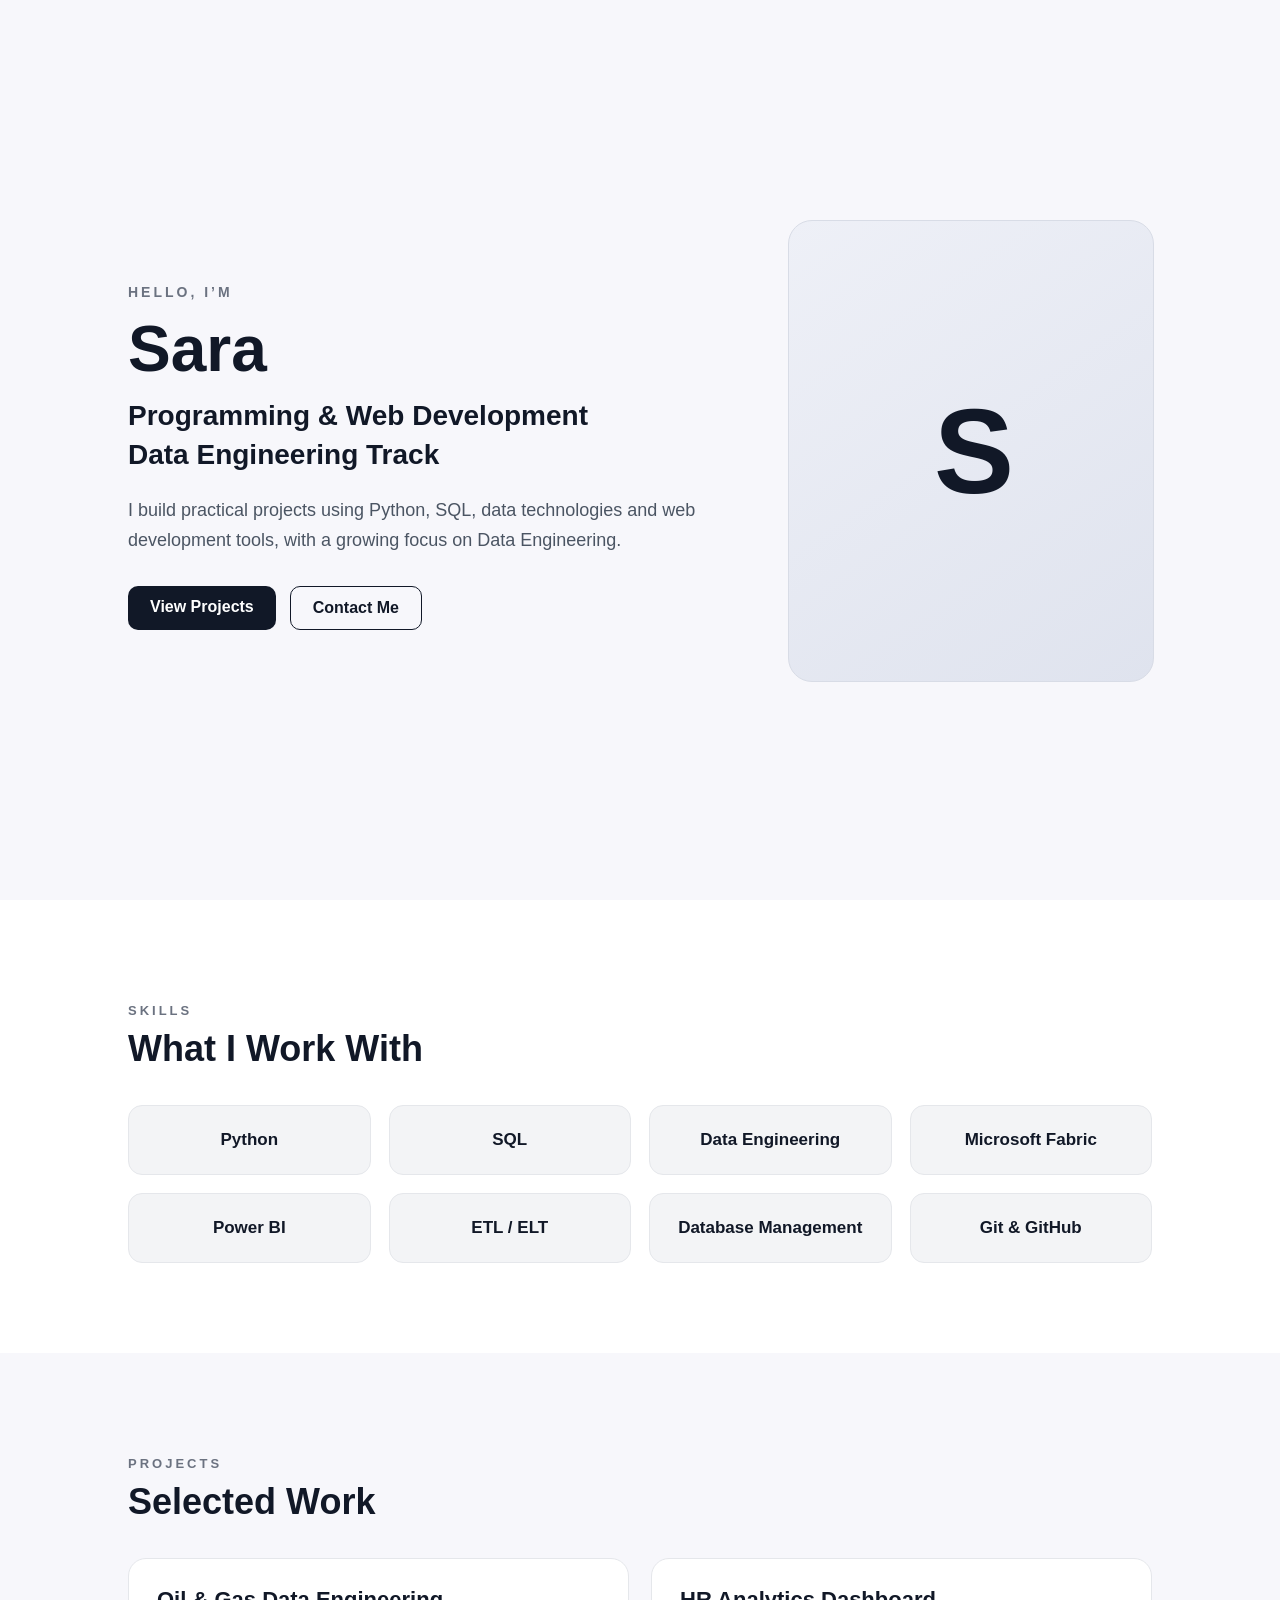
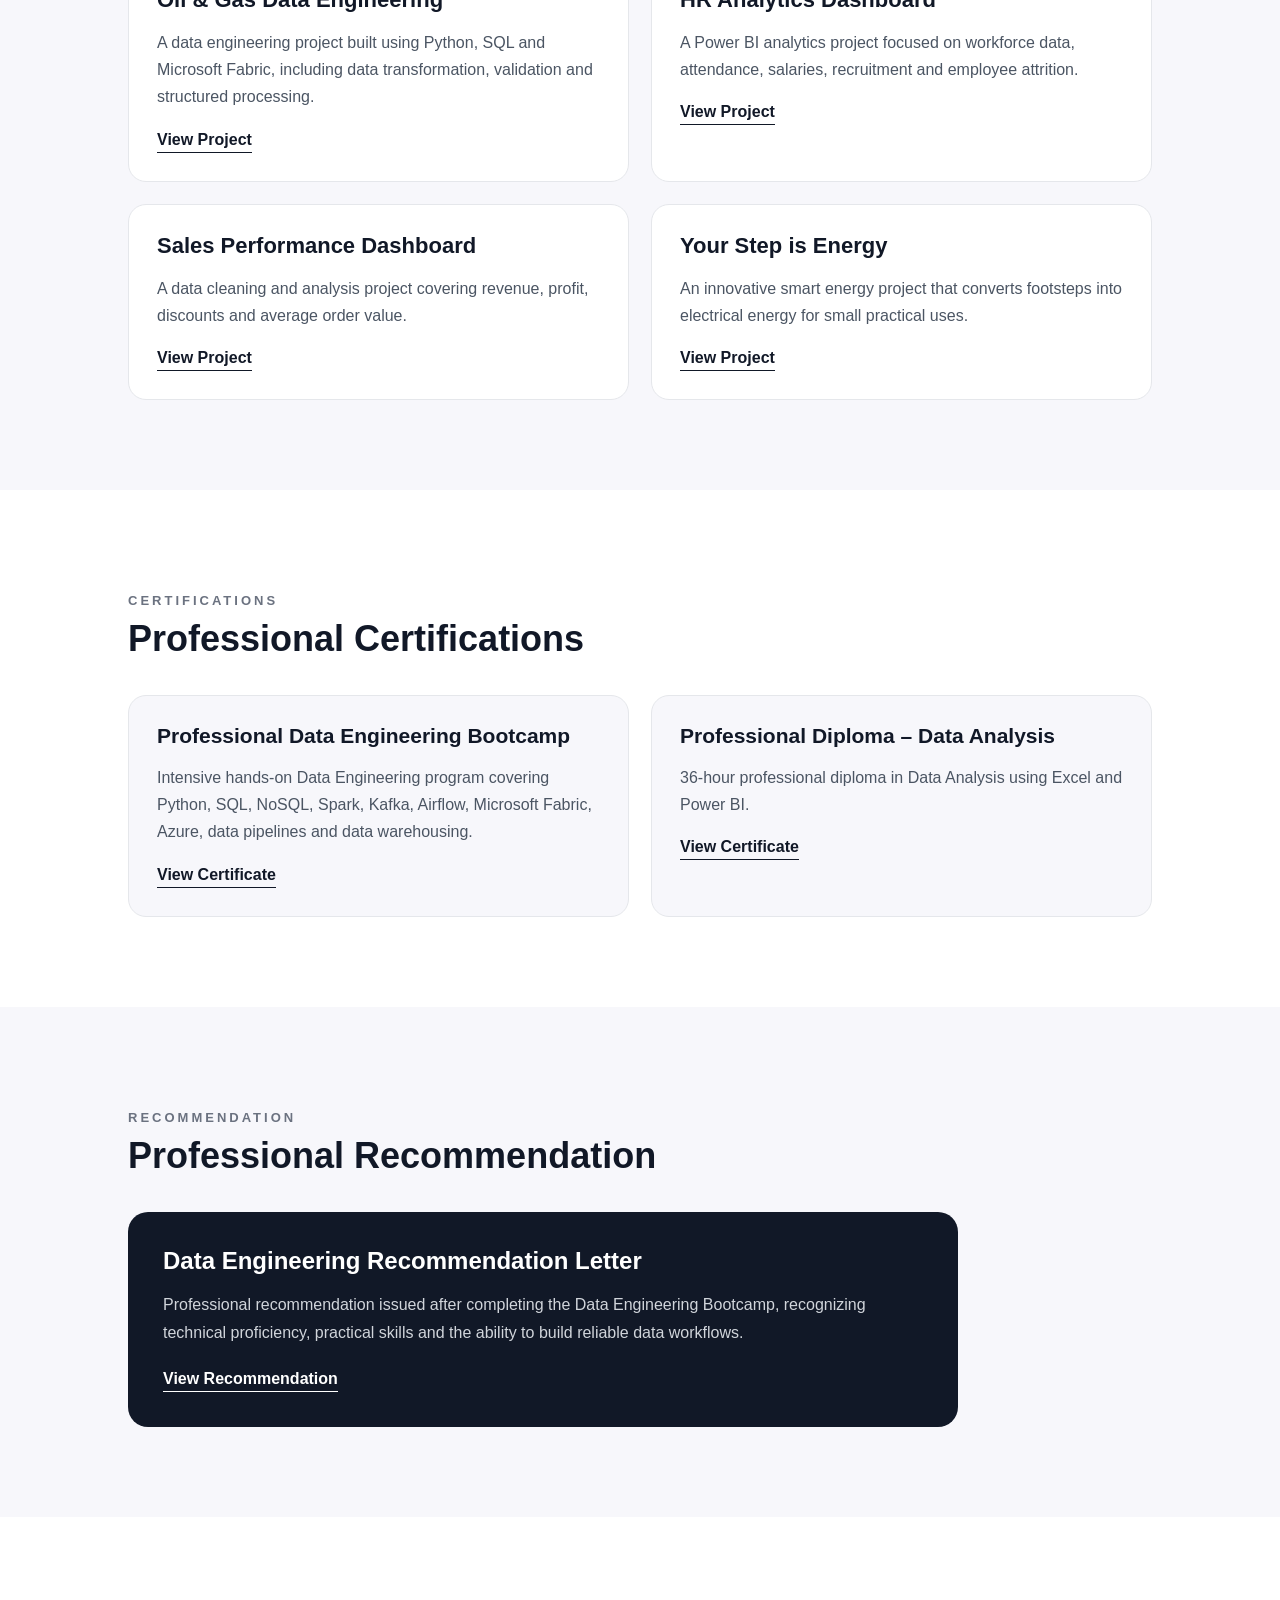
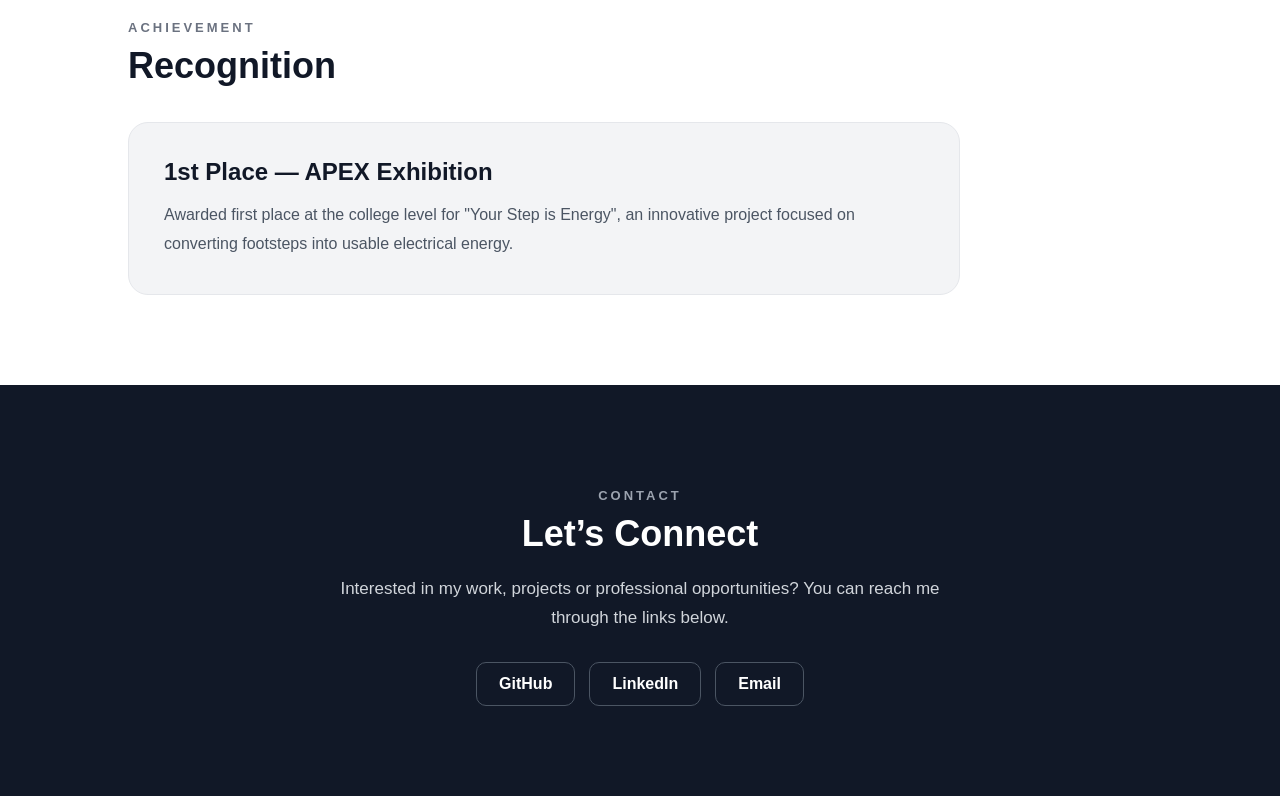
==== index.html @ 14d82b33 "Add files via upload" ====
<!DOCTYPE html>
<html lang="en">

<head>
    <meta charset="UTF-8">
    <meta name="viewport" content="width=device-width, initial-scale=1.0">

    <title>Sara | Portfolio</title>

    <link rel="stylesheet" href="style.css">
</head>

<body>

    <!-- Hero Section -->
    <section class="hero">

        <div class="hero-text">

            <p class="intro">HELLO, I’M</p>

            <h1>Sara</h1>

            <h2>
                Programming & Web Development
                <br>
                Data Engineering Track
            </h2>

            <p class="description">
                I build practical projects using Python, SQL, data technologies
                and web development tools, with a growing focus on Data Engineering.
            </p>

            <div class="hero-buttons">

                <a href="#projects" class="btn primary">
                    View Projects
                </a>

                <a href="#contact" class="btn secondary">
                    Contact Me
                </a>

            </div>

        </div>

       <div class="hero-image">
    <div class="initial-card">
        <span>S</span>
    </div>
</div>

    </section>


    <!-- Skills Section -->
    <section class="skills" id="skills">

        <p class="section-label">SKILLS</p>

        <h2>What I Work With</h2>

        <div class="skills-grid">

            <div class="skill-card">Python</div>
            <div class="skill-card">SQL</div>
            <div class="skill-card">Data Engineering</div>
            <div class="skill-card">Microsoft Fabric</div>
            <div class="skill-card">Power BI</div>
            <div class="skill-card">ETL / ELT</div>
            <div class="skill-card">Database Management</div>
            <div class="skill-card">Git & GitHub</div>

        </div>

    </section>


    <!-- Projects Section -->
    <section class="projects" id="projects">

        <p class="section-label">PROJECTS</p>

        <h2>Selected Work</h2>

        <div class="projects-grid">

            <div class="project-card">
                <h3>Oil & Gas Data Engineering</h3>

                <p>
                    A data engineering project built using Python, SQL
                    and Microsoft Fabric, including data transformation,
                    validation and structured processing.
                </p>

                <a href="https://github.com/sara878-ah/Oil-Gas-Data-Engineering-Project"
                   class="project-link"
                   target="_blank">
                    View Project
                </a>
            </div>


            <div class="project-card">
                <h3>HR Analytics Dashboard</h3>

                <p>
                    A Power BI analytics project focused on workforce data,
                    attendance, salaries, recruitment and employee attrition.
                </p>

                <a href="https://github.com/sara878-ah/HR-Analytics-"
                   class="project-link"
                   target="_blank">
                    View Project
                </a>
            </div>


            <div class="project-card">
                <h3>Sales Performance Dashboard</h3>

                <p>
                    A data cleaning and analysis project covering revenue,
                    profit, discounts and average order value.
                </p>

                <a href="https://github.com/sara878-ah/Sales-Performance-Dashboard"
                   class="project-link"
                   target="_blank">
                    View Project
                </a>
            </div>


           <div class="project-card">
    <h3>Your Step is Energy</h3>

    <p>
        An innovative smart energy project that converts
        footsteps into electrical energy for small practical uses.
    </p>

    <a href="https://github.com/sara878-ah/Your-Step-is-Energy"
       class="project-link"
       target="_blank">
        View Project
    </a>
</div>



    </section>


    <!-- Certifications Section -->
    <section class="certifications" id="certifications">

        <p class="section-label">CERTIFICATIONS</p>

        <h2>Professional Certifications</h2>

        <div class="certifications-grid">

            <div class="certificate-card">
                <h3>Professional Data Engineering Bootcamp</h3>

                <p>
                    Intensive hands-on Data Engineering program covering
                    Python, SQL, NoSQL, Spark, Kafka, Airflow, Microsoft Fabric,
                    Azure, data pipelines and data warehousing.
                </p>

                <a href="certificates/Data%20Engineering%20Certificatio.pdf"
                   class="certificate-link"
                   target="_blank">
                    View Certificate
                </a>
            </div>


            <div class="certificate-card">
                <h3>Professional Diploma – Data Analysis</h3>

                <p>
                    36-hour professional diploma in Data Analysis
                    using Excel and Power BI.
                </p>

                <a href="certificates/Data%20Analysis%20Certificate.pdf"
                   class="certificate-link"
                   target="_blank">
                    View Certificate
                </a>
            </div>

        </div>

    </section>


    <!-- Recommendation Section -->
    <section class="recommendation">

        <p class="section-label">RECOMMENDATION</p>

        <h2>Professional Recommendation</h2>

        <div class="recommendation-card">

            <h3>Data Engineering Recommendation Letter</h3>

            <p>
                Professional recommendation issued after completing
                the Data Engineering Bootcamp, recognizing technical
                proficiency, practical skills and the ability to build
                reliable data workflows.
            </p>

            <a href="certificates/Recommendation.pdf"
               class="certificate-link"
               target="_blank">
                View Recommendation
            </a>

        </div>

    </section>


    <!-- Achievement Section -->
    <section class="achievement">

        <p class="section-label">ACHIEVEMENT</p>

        <h2>Recognition</h2>

        <div class="achievement-card">

            <h3>1st Place — APEX Exhibition</h3>

            <p>
                Awarded first place at the college level for
                "Your Step is Energy", an innovative project focused on
                converting footsteps into usable electrical energy.
            </p>

        </div>

    </section>


    <!-- Contact Section -->
    <section class="contact" id="contact">

        <p class="section-label">CONTACT</p>

        <h2>Let’s Connect</h2>

        <p class="contact-text">
            Interested in my work, projects or professional opportunities?
            You can reach me through the links below.
        </p>

        <div class="contact-links">

            <a href="https://github.com/sara878-ah"
               class="contact-btn"
               target="_blank">
                GitHub
            </a>

            <a href="https://www.linkedin.com/in/ساره-احمد-البخيتان-9b12aa216?utm_source=share_via&utm_content=profile&utm_medium=member_ios"
               class="contact-btn"
               target="_blank">
                LinkedIn
            </a>

            <a href="mailto:Sarh.10@icloud.com"
               class="contact-btn">
                Email
            </a>

        </div>

    </section>

</body>

</html>
---- style.css ----
body {
    margin: 0;
    font-family: Arial, sans-serif;
    background-color: #f7f7fb;
    color: #111827;
}

/* Hero Section */
.hero {
    min-height: 100vh;
    display: flex;
    align-items: center;
    justify-content: space-between;
    padding: 0 10%;
    gap: 60px;
}

.hero-text {
    max-width: 600px;
}

.intro {
    font-size: 14px;
    letter-spacing: 3px;
    font-weight: bold;
    color: #6b7280;
    margin-bottom: 12px;
}

.hero h1 {
    font-size: 64px;
    margin: 0 0 10px;
}

.hero h2 {
    font-size: 28px;
    line-height: 1.4;
    margin: 0 0 20px;
    font-weight: 600;
}

.description {
    font-size: 18px;
    line-height: 1.7;
    color: #4b5563;
    margin-bottom: 30px;
}

.hero-buttons {
    display: flex;
    gap: 14px;
}

.btn {
    text-decoration: none;
    padding: 12px 22px;
    border-radius: 10px;
    font-weight: bold;
}

.primary {
    background-color: #111827;
    color: white;
}

.secondary {
    border: 1px solid #111827;
    color: #111827;
}

.hero-image {
    width: 380px;
    height: 460px;
}

.initial-card {
    width: 100%;
    height: 100%;
    border-radius: 24px;
    background: linear-gradient(145deg, #eef0f7, #dfe3ee);
    display: flex;
    align-items: center;
    justify-content: center;
    border: 1px solid #d8dce6;
}

.initial-card span {
    font-size: 120px;
    font-weight: 700;
    color: #111827;
    letter-spacing: -6px;
}

/* Shared Section Titles */
.section-label {
    font-size: 13px;
    letter-spacing: 3px;
    font-weight: bold;
    color: #6b7280;
    margin-bottom: 10px;
}

/* Skills Section */
.skills {
    padding: 90px 10%;
    background-color: #ffffff;
}

.skills h2 {
    font-size: 36px;
    margin: 0 0 35px;
}

.skills-grid {
    display: grid;
    grid-template-columns: repeat(4, 1fr);
    gap: 18px;
}

.skill-card {
    background-color: #f3f4f6;
    padding: 24px;
    border-radius: 14px;
    font-size: 17px;
    font-weight: 600;
    text-align: center;
    border: 1px solid #e5e7eb;
}

/* Projects Section */
.projects {
    padding: 90px 10%;
}

.projects h2 {
    font-size: 36px;
    margin: 0 0 35px;
}

.projects-grid {
    display: grid;
    grid-template-columns: repeat(2, 1fr);
    gap: 22px;
}

.project-card {
    background-color: #ffffff;
    padding: 28px;
    border-radius: 18px;
    border: 1px solid #e5e7eb;
}

.project-card h3 {
    font-size: 22px;
    margin: 0 0 14px;
}

.project-card p {
    font-size: 16px;
    line-height: 1.7;
    color: #4b5563;
    margin-bottom: 20px;
}

.project-link {
    display: inline-block;
    text-decoration: none;
    color: #111827;
    font-weight: bold;
    border-bottom: 1px solid #111827;
    padding-bottom: 3px;
}

/* Certifications Section */
.certifications {
    padding: 90px 10%;
    background-color: #ffffff;
}

.certifications h2 {
    font-size: 36px;
    margin: 0 0 35px;
}

.certifications-grid {
    display: grid;
    grid-template-columns: repeat(2, 1fr);
    gap: 22px;
}

.certificate-card {
    background-color: #f7f7fb;
    padding: 28px;
    border-radius: 18px;
    border: 1px solid #e5e7eb;
}

.certificate-card h3 {
    font-size: 21px;
    margin: 0 0 14px;
}

.certificate-card p {
    font-size: 16px;
    line-height: 1.7;
    color: #4b5563;
    margin-bottom: 20px;
}

.certificate-link {
    display: inline-block;
    text-decoration: none;
    color: #111827;
    font-weight: bold;
    border-bottom: 1px solid #111827;
    padding-bottom: 3px;
}

/* Recommendation Section */
.recommendation {
    padding: 90px 10%;
}

.recommendation h2 {
    font-size: 36px;
    margin: 0 0 35px;
}

.recommendation-card {
    background-color: #111827;
    color: white;
    padding: 35px;
    border-radius: 20px;
    max-width: 760px;
}

.recommendation-card h3 {
    font-size: 24px;
    margin: 0 0 15px;
}

.recommendation-card p {
    font-size: 16px;
    line-height: 1.8;
    color: #d1d5db;
    margin-bottom: 22px;
}

.recommendation-card .certificate-link {
    color: white;
    border-bottom: 1px solid white;
}

/* Achievement Section */
.achievement {
    padding: 90px 10%;
    background-color: #ffffff;
}

.achievement h2 {
    font-size: 36px;
    margin: 0 0 35px;
}

.achievement-card {
    max-width: 760px;
    padding: 35px;
    border-radius: 20px;
    background-color: #f3f4f6;
    border: 1px solid #e5e7eb;
}

.achievement-card h3 {
    font-size: 24px;
    margin: 0 0 15px;
}

.achievement-card p {
    font-size: 16px;
    line-height: 1.8;
    color: #4b5563;
    margin: 0;
}

/* Contact Section */
.contact {
    padding: 90px 10%;
    text-align: center;
    background-color: #111827;
    color: white;
}

.contact .section-label {
    color: #9ca3af;
}

.contact h2 {
    font-size: 36px;
    margin: 0 0 20px;
}

.contact-text {
    max-width: 650px;
    margin: 0 auto 30px;
    color: #d1d5db;
    font-size: 17px;
    line-height: 1.7;
}

.contact-links {
    display: flex;
    justify-content: center;
    gap: 14px;
    flex-wrap: wrap;
}

.contact-btn {
    text-decoration: none;
    color: white;
    border: 1px solid #4b5563;
    padding: 12px 22px;
    border-radius: 10px;
    font-weight: bold;
}

/* Responsive Design */
@media (max-width: 900px) {
    .hero {
        flex-direction: column;
        padding: 70px 7%;
        text-align: center;
    }

    .hero-image {
        width: 100%;
        max-width: 380px;
        height: 420px;
    }

    .hero-buttons {
        justify-content: center;
    }

    .skills-grid,
    .projects-grid,
    .certifications-grid {
        grid-template-columns: 1fr;
    }

    .hero h1 {
        font-size: 50px;
    }

    .hero h2 {
        font-size: 24px;
    }
}
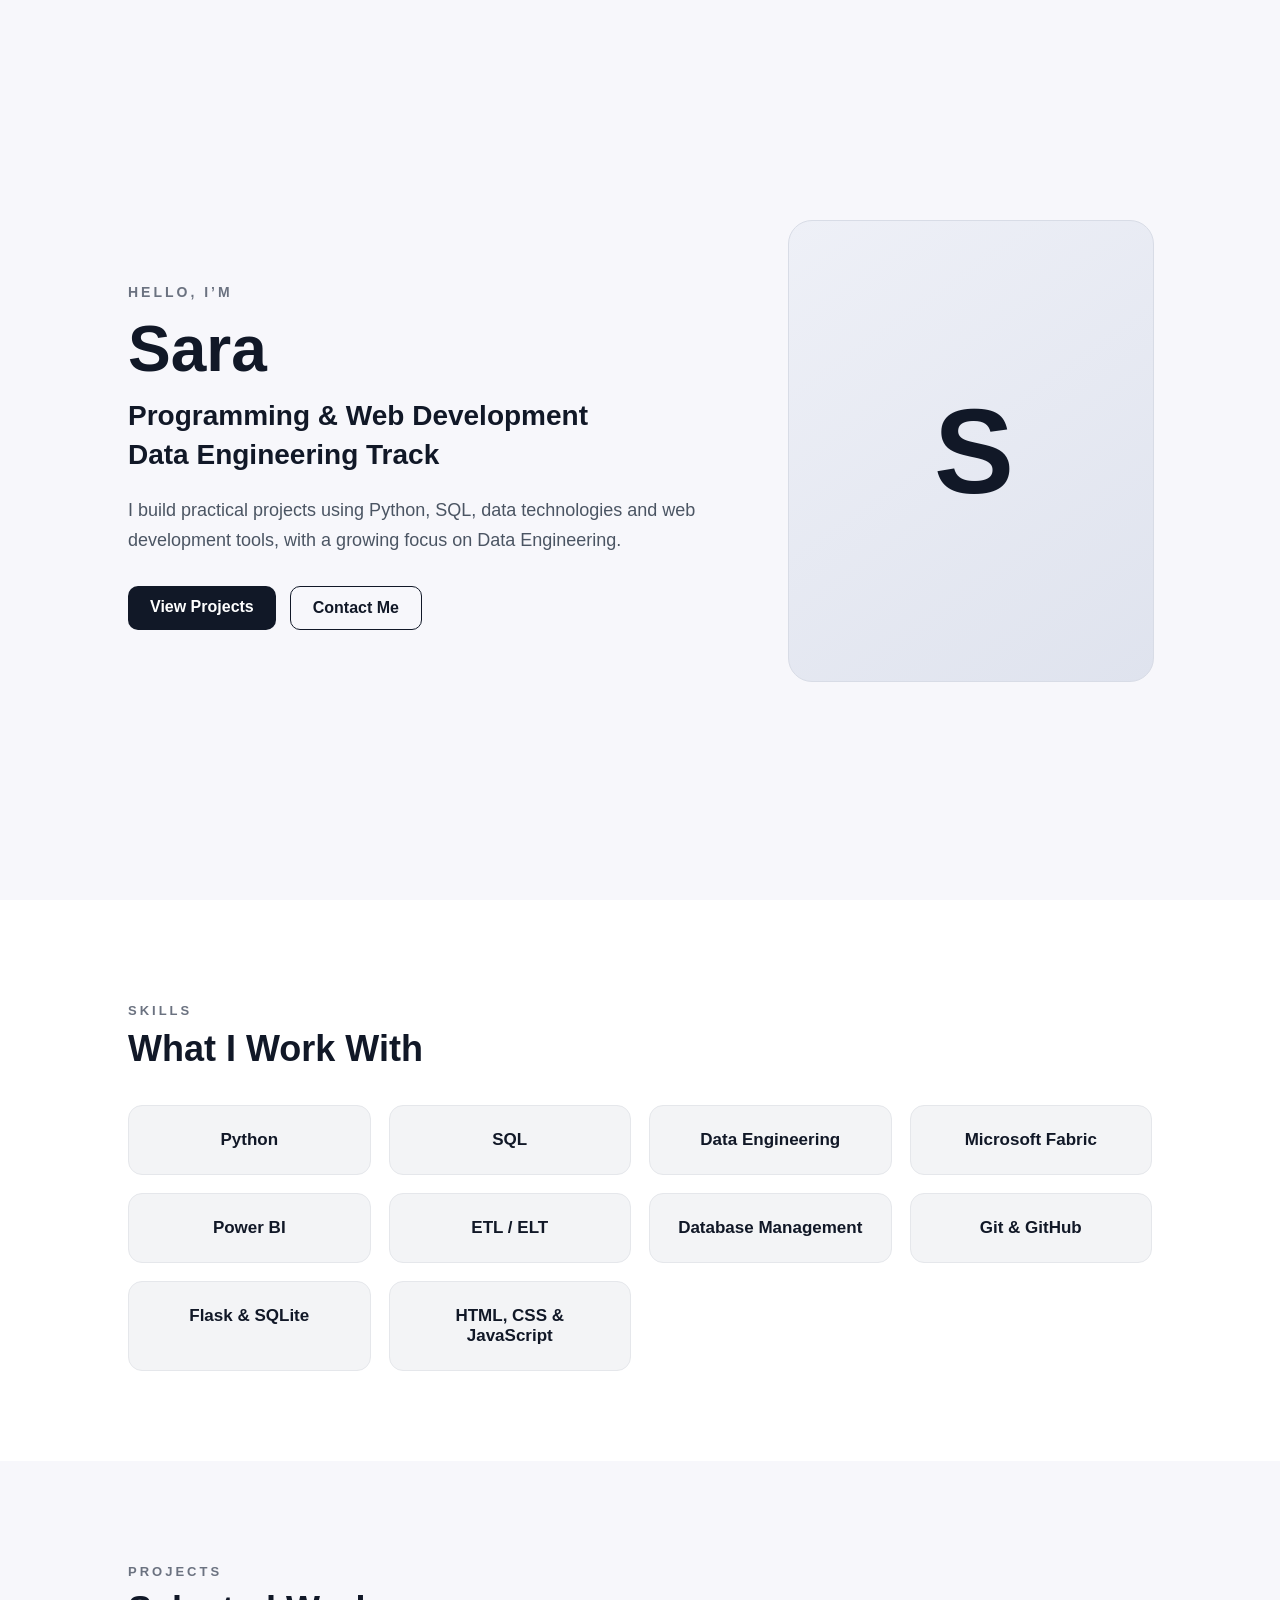
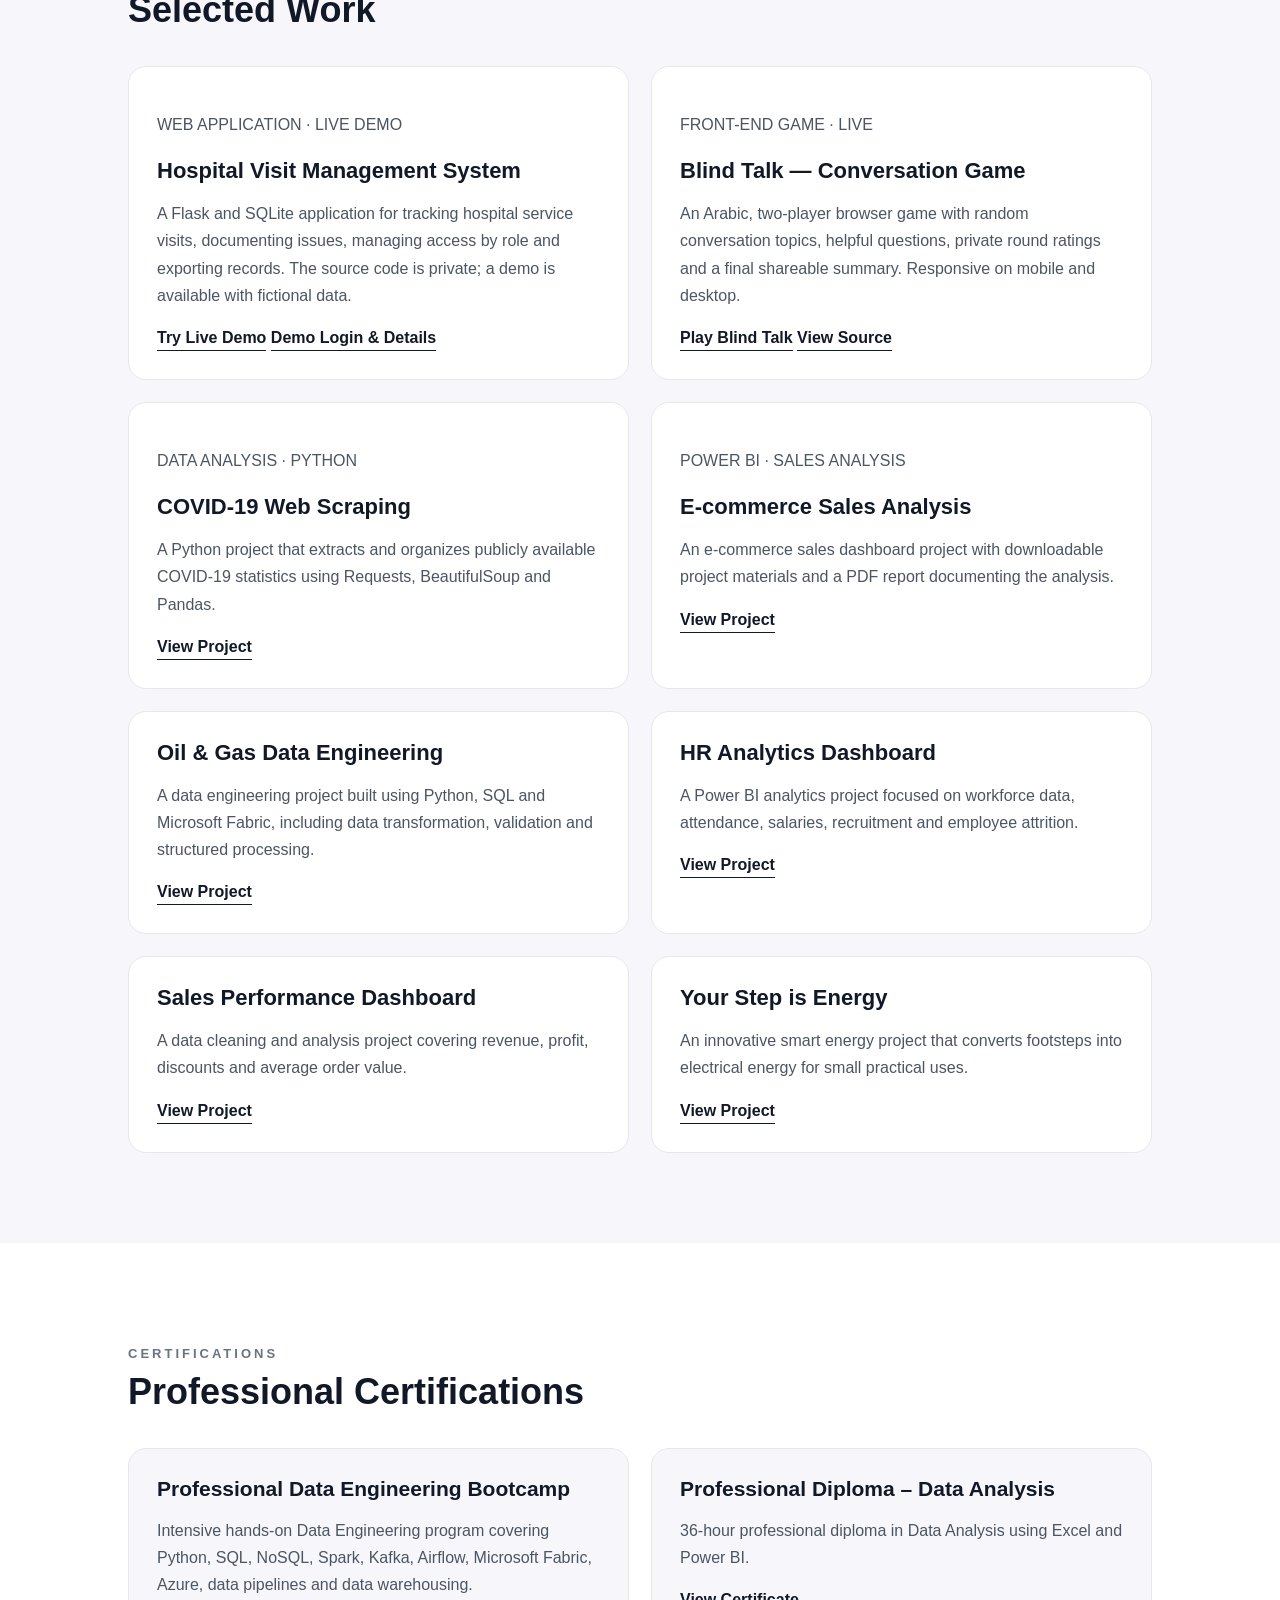
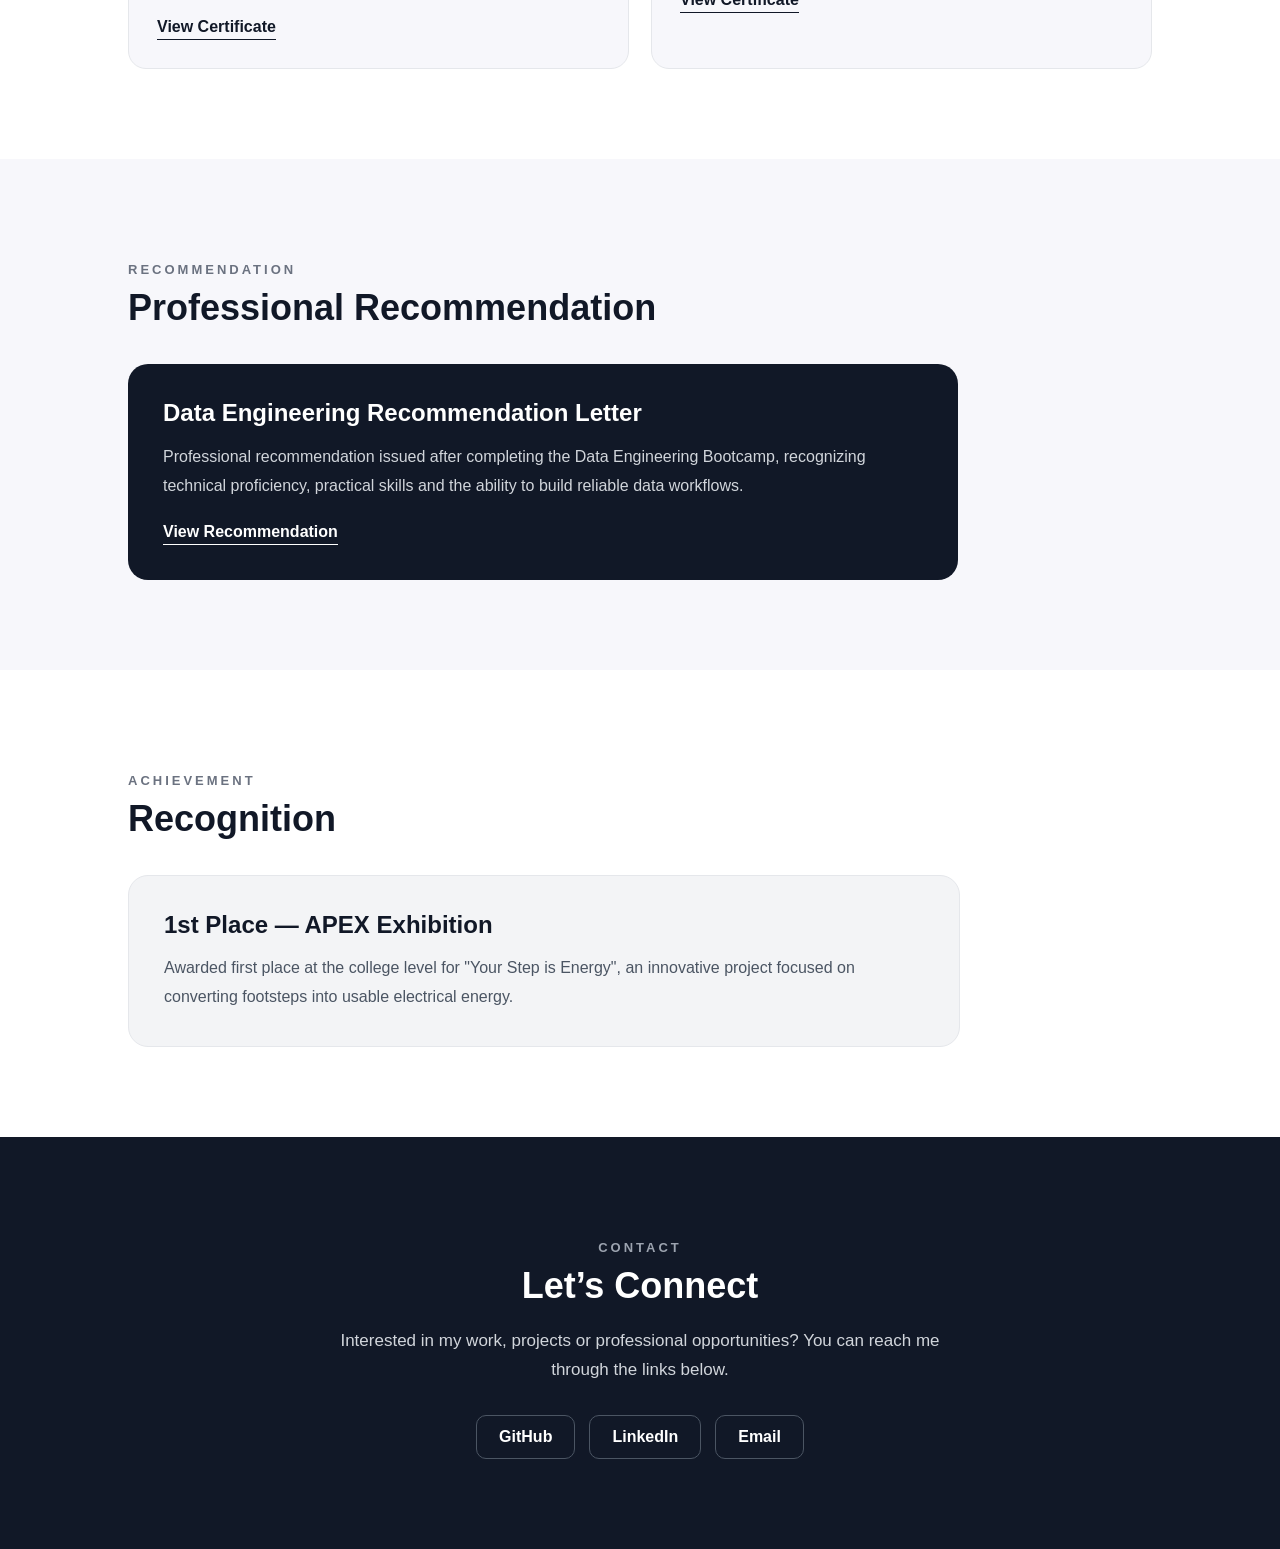
==== commit b95094d7: "Showcase new live web projects and additional analytics work on portfolio homepage" ====
--- a/index.html
+++ b/index.html
@@ -72,6 +72,8 @@
             <div class="skill-card">ETL / ELT</div>
             <div class="skill-card">Database Management</div>
             <div class="skill-card">Git & GitHub</div>
+            <div class="skill-card">Flask &amp; SQLite</div>
+            <div class="skill-card">HTML, CSS &amp; JavaScript</div>
 
         </div>
 
@@ -86,6 +88,58 @@
         <h2>Selected Work</h2>
 
         <div class="projects-grid">
+
+            <div class="project-card">
+                <p class="project-category">WEB APPLICATION · LIVE DEMO</p>
+                <h3>Hospital Visit Management System</h3>
+                <p>
+                    A Flask and SQLite application for tracking hospital service visits,
+                    documenting issues, managing access by role and exporting records.
+                    The source code is private; a demo is available with fictional data.
+                </p>
+                <div class="project-actions">
+                    <a href="https://hospitaldemo.pythonanywhere.com/login" class="project-link" target="_blank" rel="noopener noreferrer">Try Live Demo</a>
+                    <a href="projects/Hospital-Visit-Log/README.md" class="project-link" target="_blank" rel="noopener noreferrer">Demo Login &amp; Details</a>
+                </div>
+            </div>
+
+            <div class="project-card">
+                <p class="project-category">FRONT-END GAME · LIVE</p>
+                <h3>Blind Talk — Conversation Game</h3>
+                <p>
+                    An Arabic, two-player browser game with random conversation topics,
+                    helpful questions, private round ratings and a final shareable summary.
+                    Responsive on mobile and desktop.
+                </p>
+                <div class="project-actions">
+                    <a href="Blind-Talk/" class="project-link" target="_blank" rel="noopener noreferrer">Play Blind Talk</a>
+                    <a href="https://github.com/sara878-ah/Sara-Portfolio/tree/main/Blind-Talk" class="project-link" target="_blank" rel="noopener noreferrer">View Source</a>
+                </div>
+            </div>
+
+            <div class="project-card">
+                <p class="project-category">DATA ANALYSIS · PYTHON</p>
+                <h3>COVID-19 Web Scraping</h3>
+                <p>
+                    A Python project that extracts and organizes publicly available
+                    COVID-19 statistics using Requests, BeautifulSoup and Pandas.
+                </p>
+                <div class="project-actions">
+                    <a href="https://github.com/sara878-ah/COVID-19-Web-Scraping-" class="project-link" target="_blank" rel="noopener noreferrer">View Project</a>
+                </div>
+            </div>
+
+            <div class="project-card">
+                <p class="project-category">POWER BI · SALES ANALYSIS</p>
+                <h3>E-commerce Sales Analysis</h3>
+                <p>
+                    An e-commerce sales dashboard project with downloadable project
+                    materials and a PDF report documenting the analysis.
+                </p>
+                <div class="project-actions">
+                    <a href="https://github.com/sara878-ah/E-commerce-Sales-Analysis-Dashboard-Using-Power-BI" class="project-link" target="_blank" rel="noopener noreferrer">View Project</a>
+                </div>
+            </div>
 
             <div class="project-card">
                 <h3>Oil & Gas Data Engineering</h3>
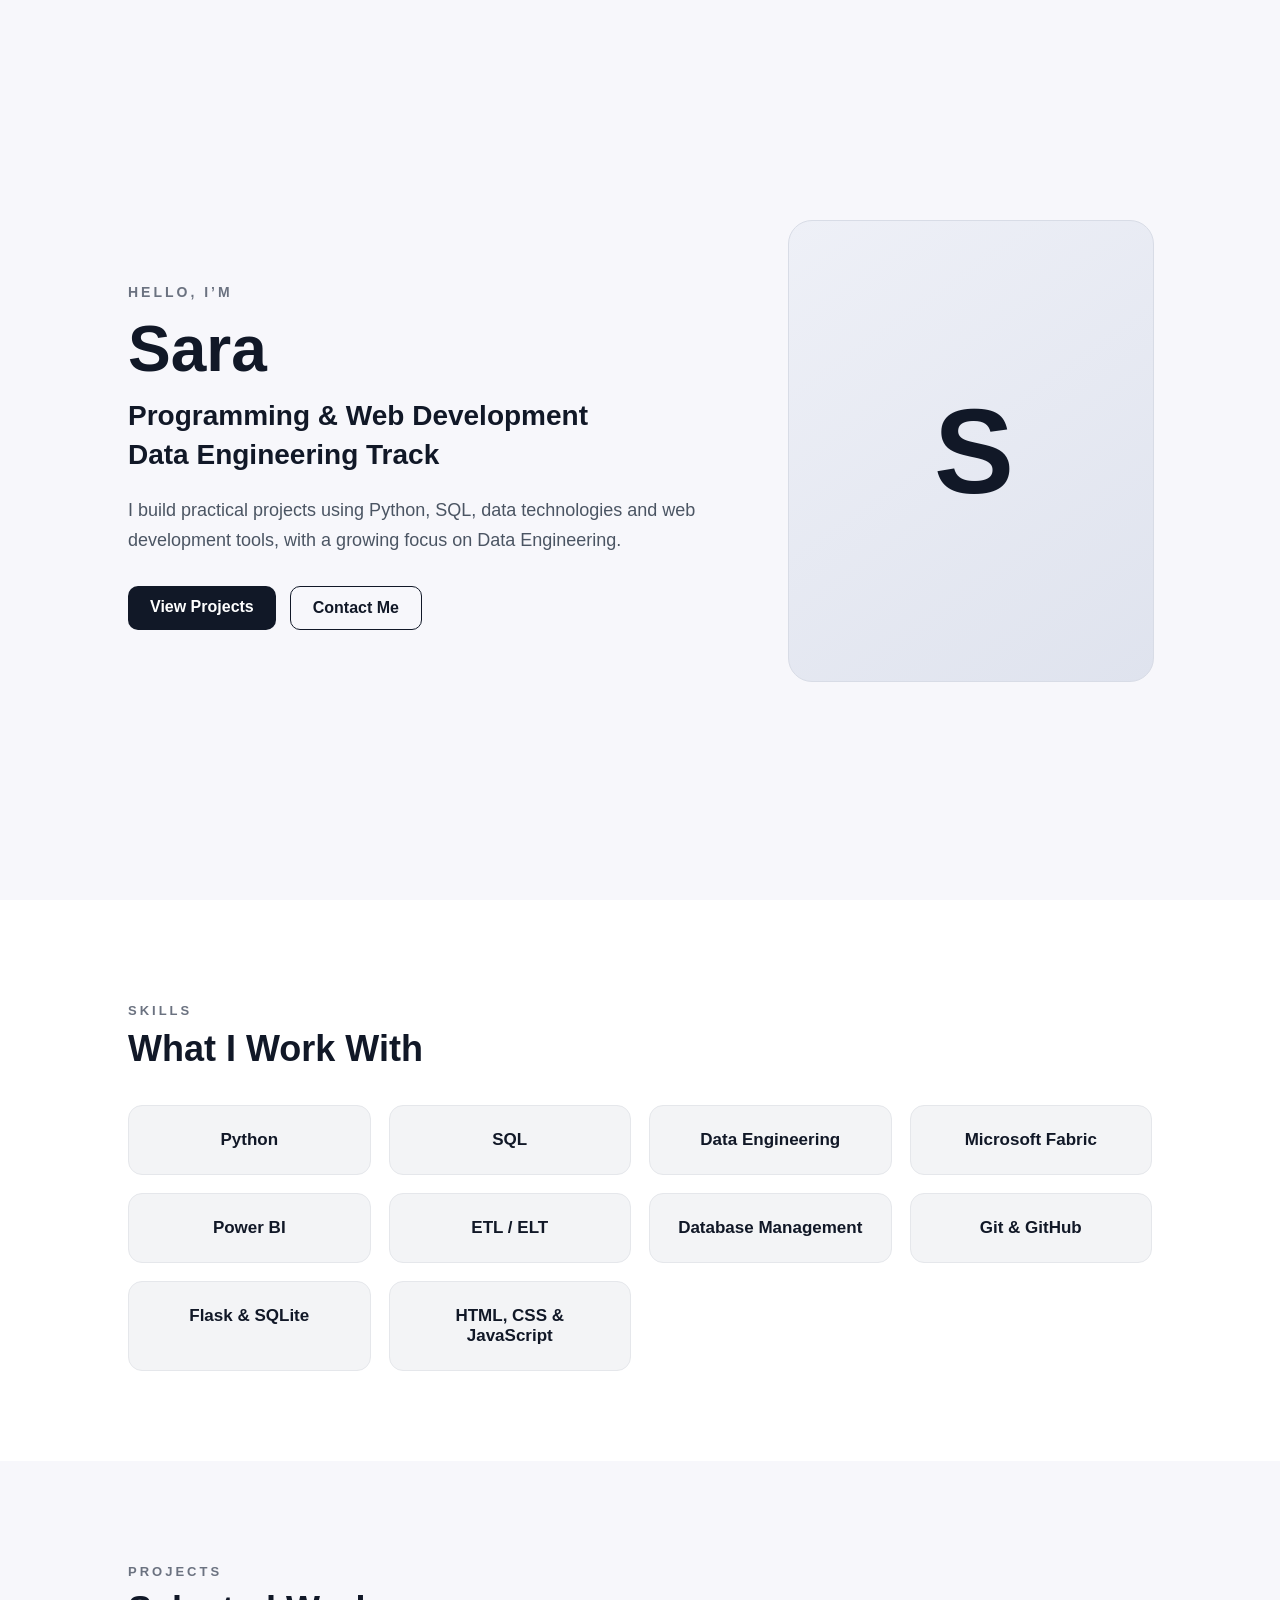
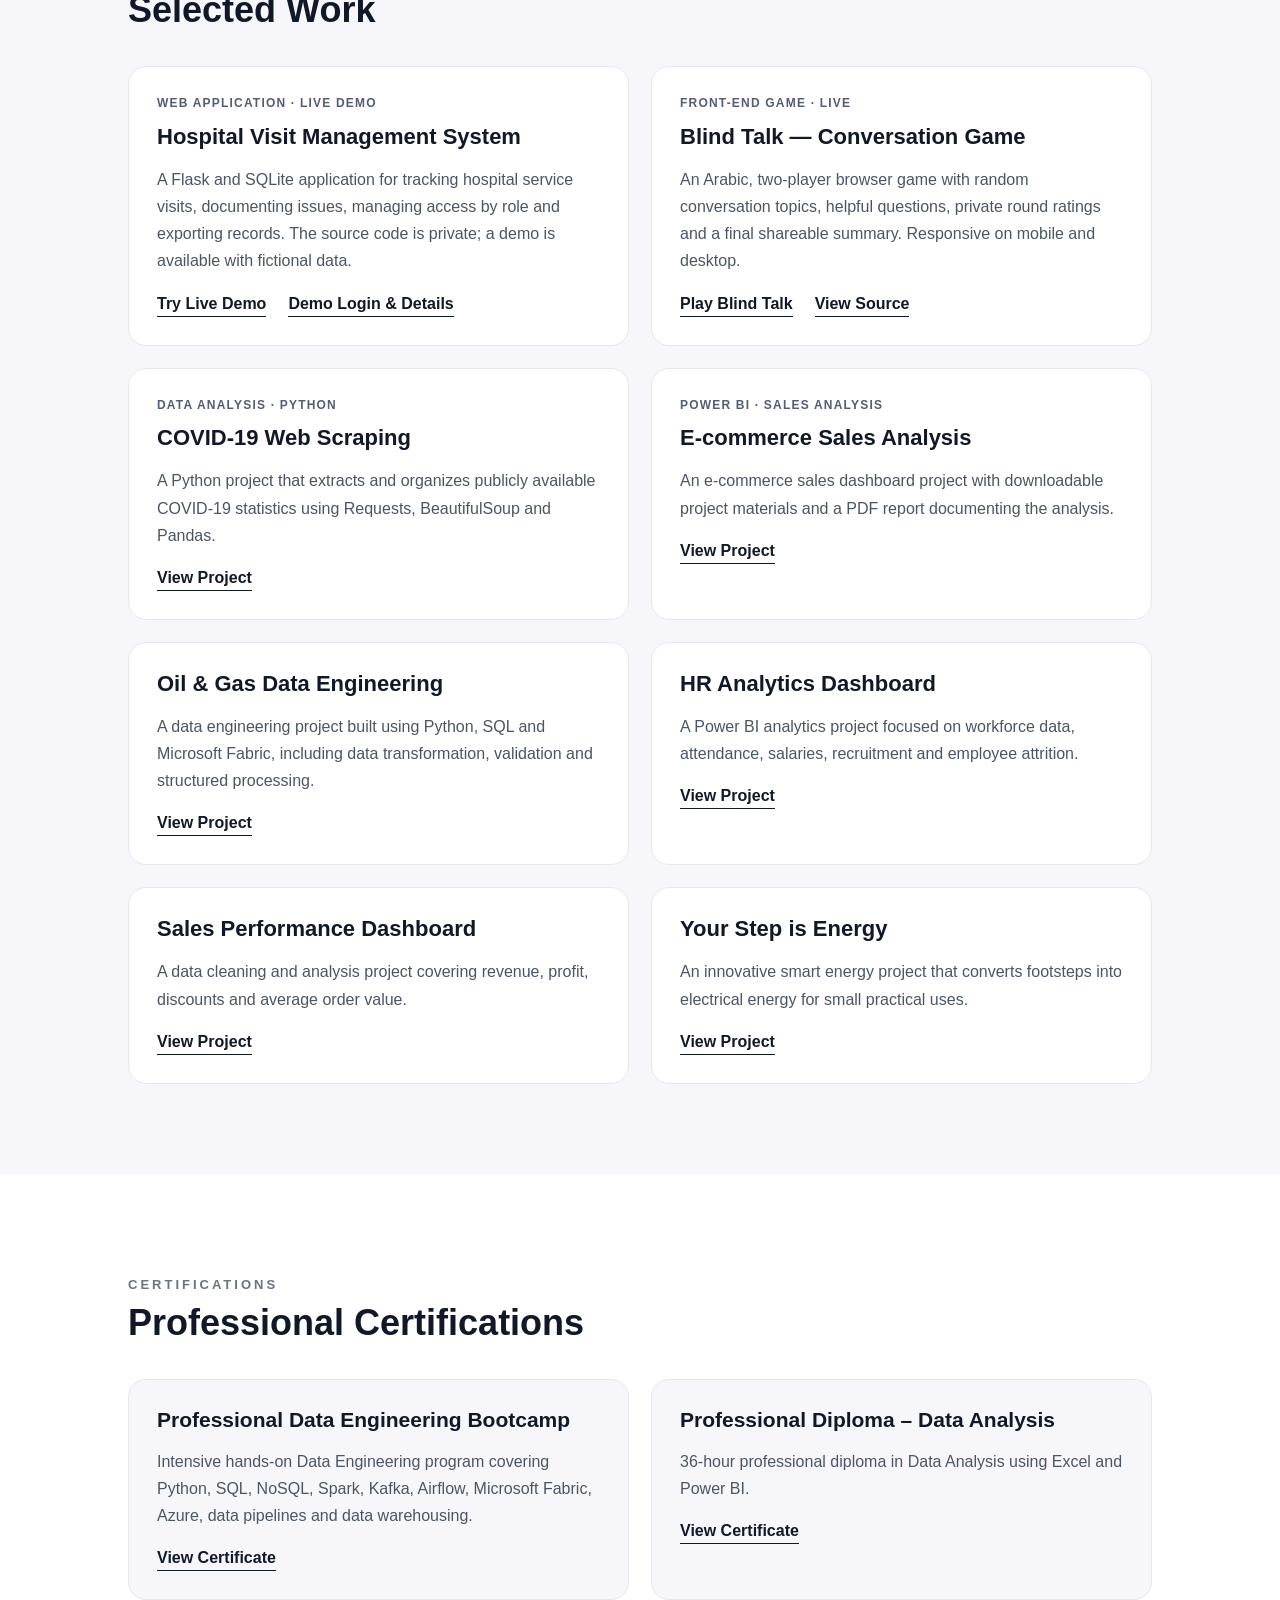
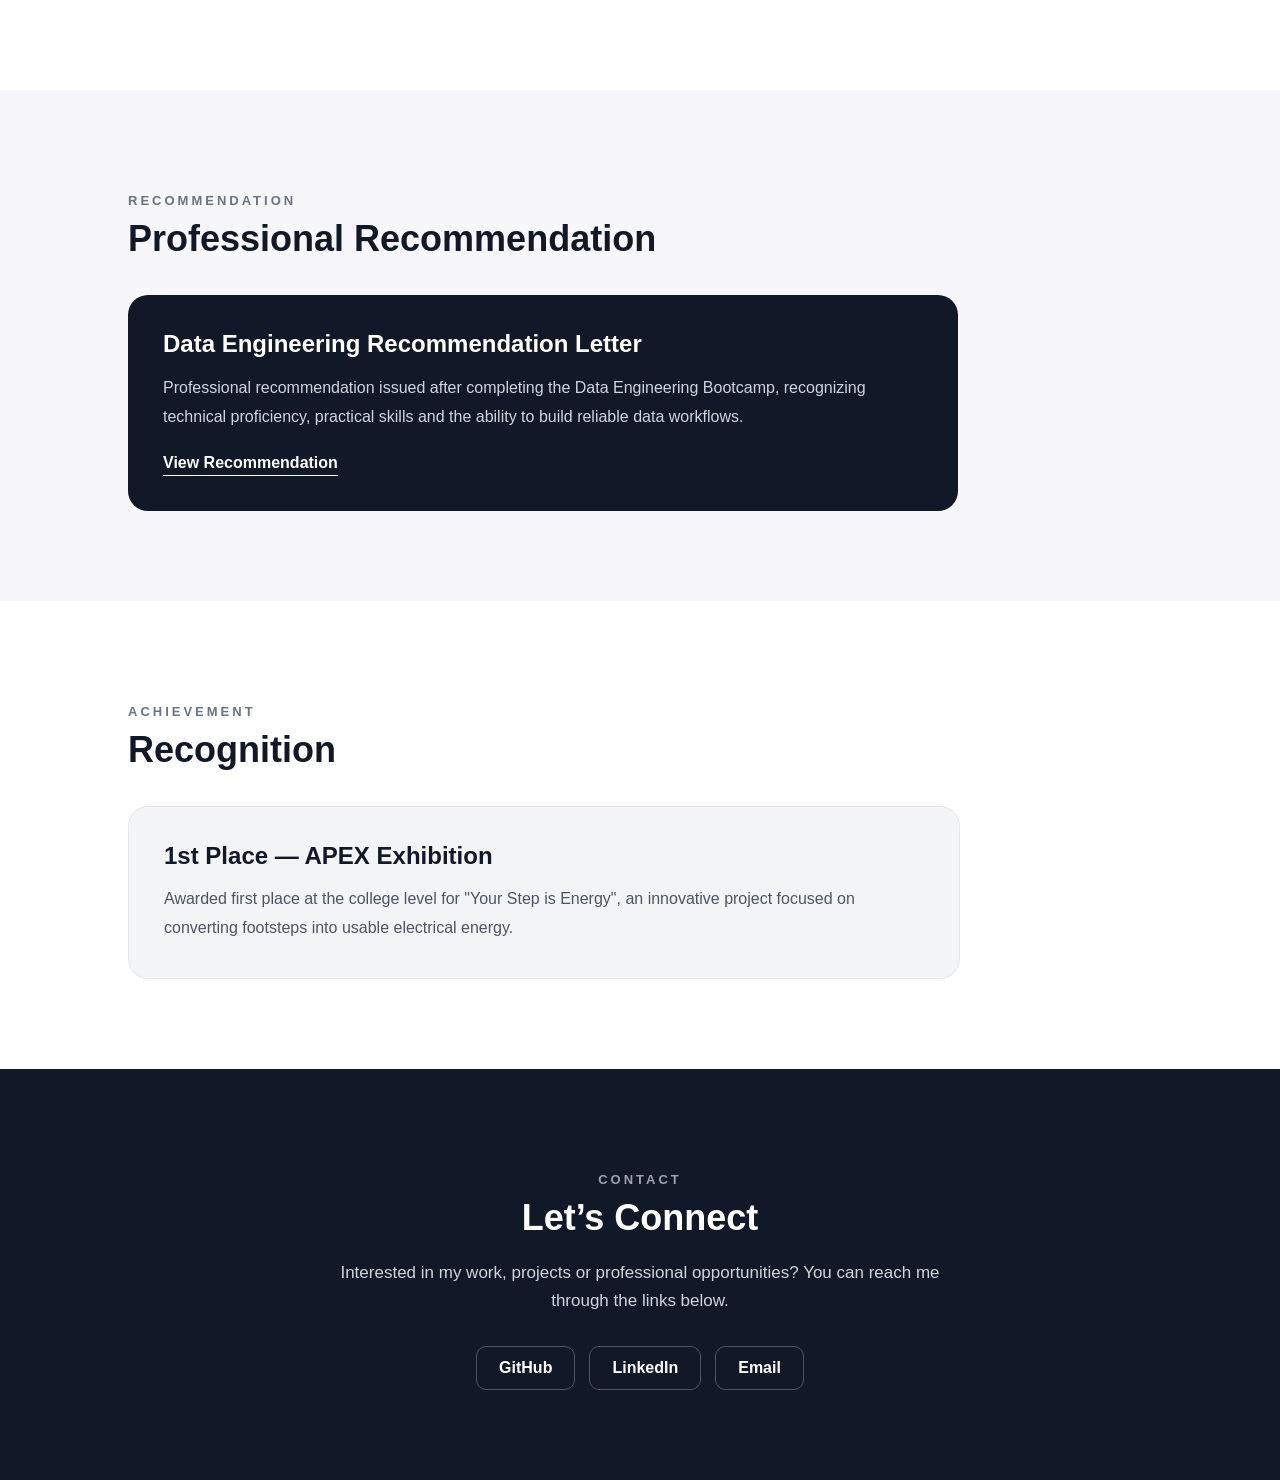
==== commit c28cfb0e: "Link demo access details to published GitHub project page" ====
--- a/index.html
+++ b/index.html
@@ -99,7 +99,7 @@
                 </p>
                 <div class="project-actions">
                     <a href="https://hospitaldemo.pythonanywhere.com/login" class="project-link" target="_blank" rel="noopener noreferrer">Try Live Demo</a>
-                    <a href="projects/Hospital-Visit-Log/README.md" class="project-link" target="_blank" rel="noopener noreferrer">Demo Login &amp; Details</a>
+                    <a href="https://github.com/sara878-ah/Sara-Portfolio/blob/main/projects/Hospital-Visit-Log/README.md" class="project-link" target="_blank" rel="noopener noreferrer">Demo Login &amp; Details</a>
                 </div>
             </div>
 
--- a/style.css
+++ b/style.css
@@ -171,6 +171,31 @@
     padding-bottom: 3px;
 }
 
+/* Project details and live-demo links */
+.project-category {
+    margin: 0 0 12px !important;
+    color: #555c75 !important;
+    font-size: 12px !important;
+    font-weight: 700;
+    letter-spacing: 1.2px;
+    line-height: 1.4 !important;
+}
+.project-actions {
+    display: flex;
+    flex-wrap: wrap;
+    gap: 12px 22px;
+    align-items: center;
+}
+.project-link:hover,
+.certificate-link:hover {
+    color: #4669e8;
+    border-bottom-color: #4669e8;
+}
+@media (max-width: 600px) {
+    .project-card { padding: 22px; }
+    .project-actions { gap: 12px 18px; }
+}
+
 /* Certifications Section */
 .certifications {
     padding: 90px 10%;
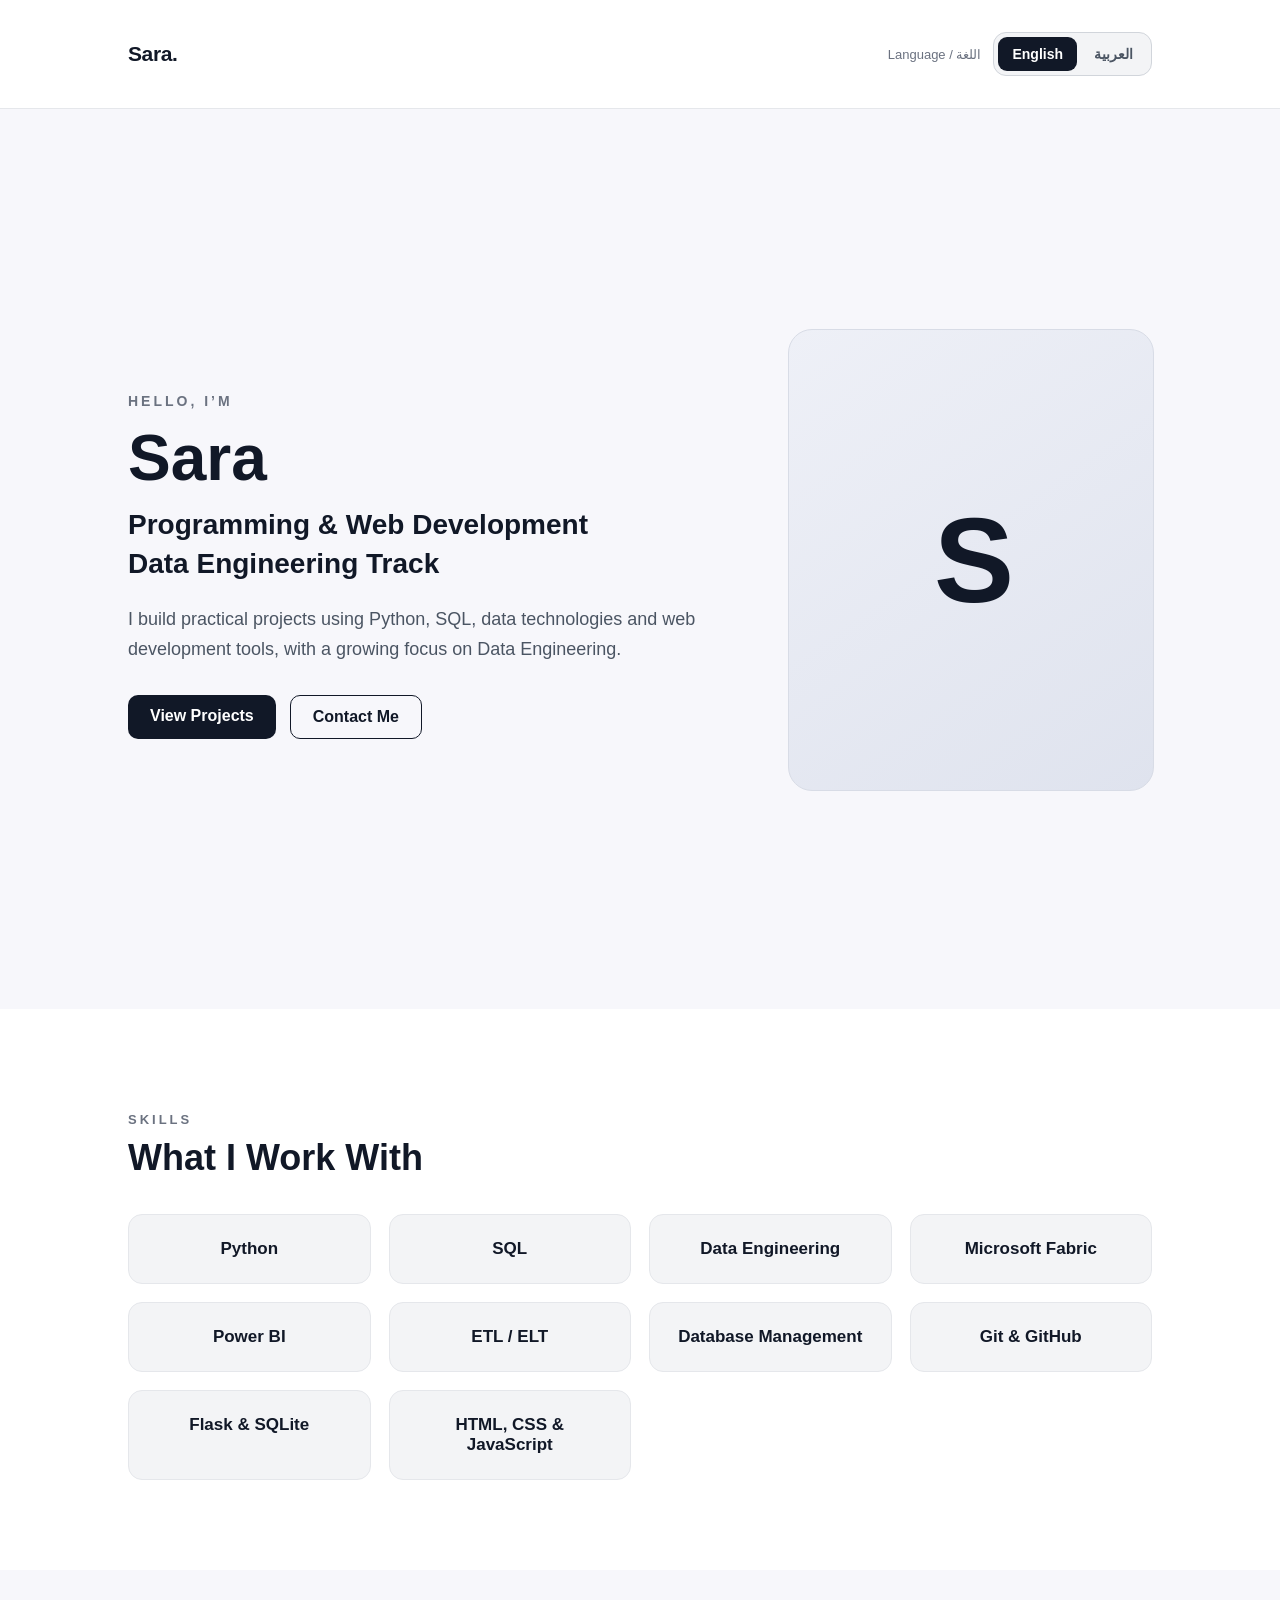
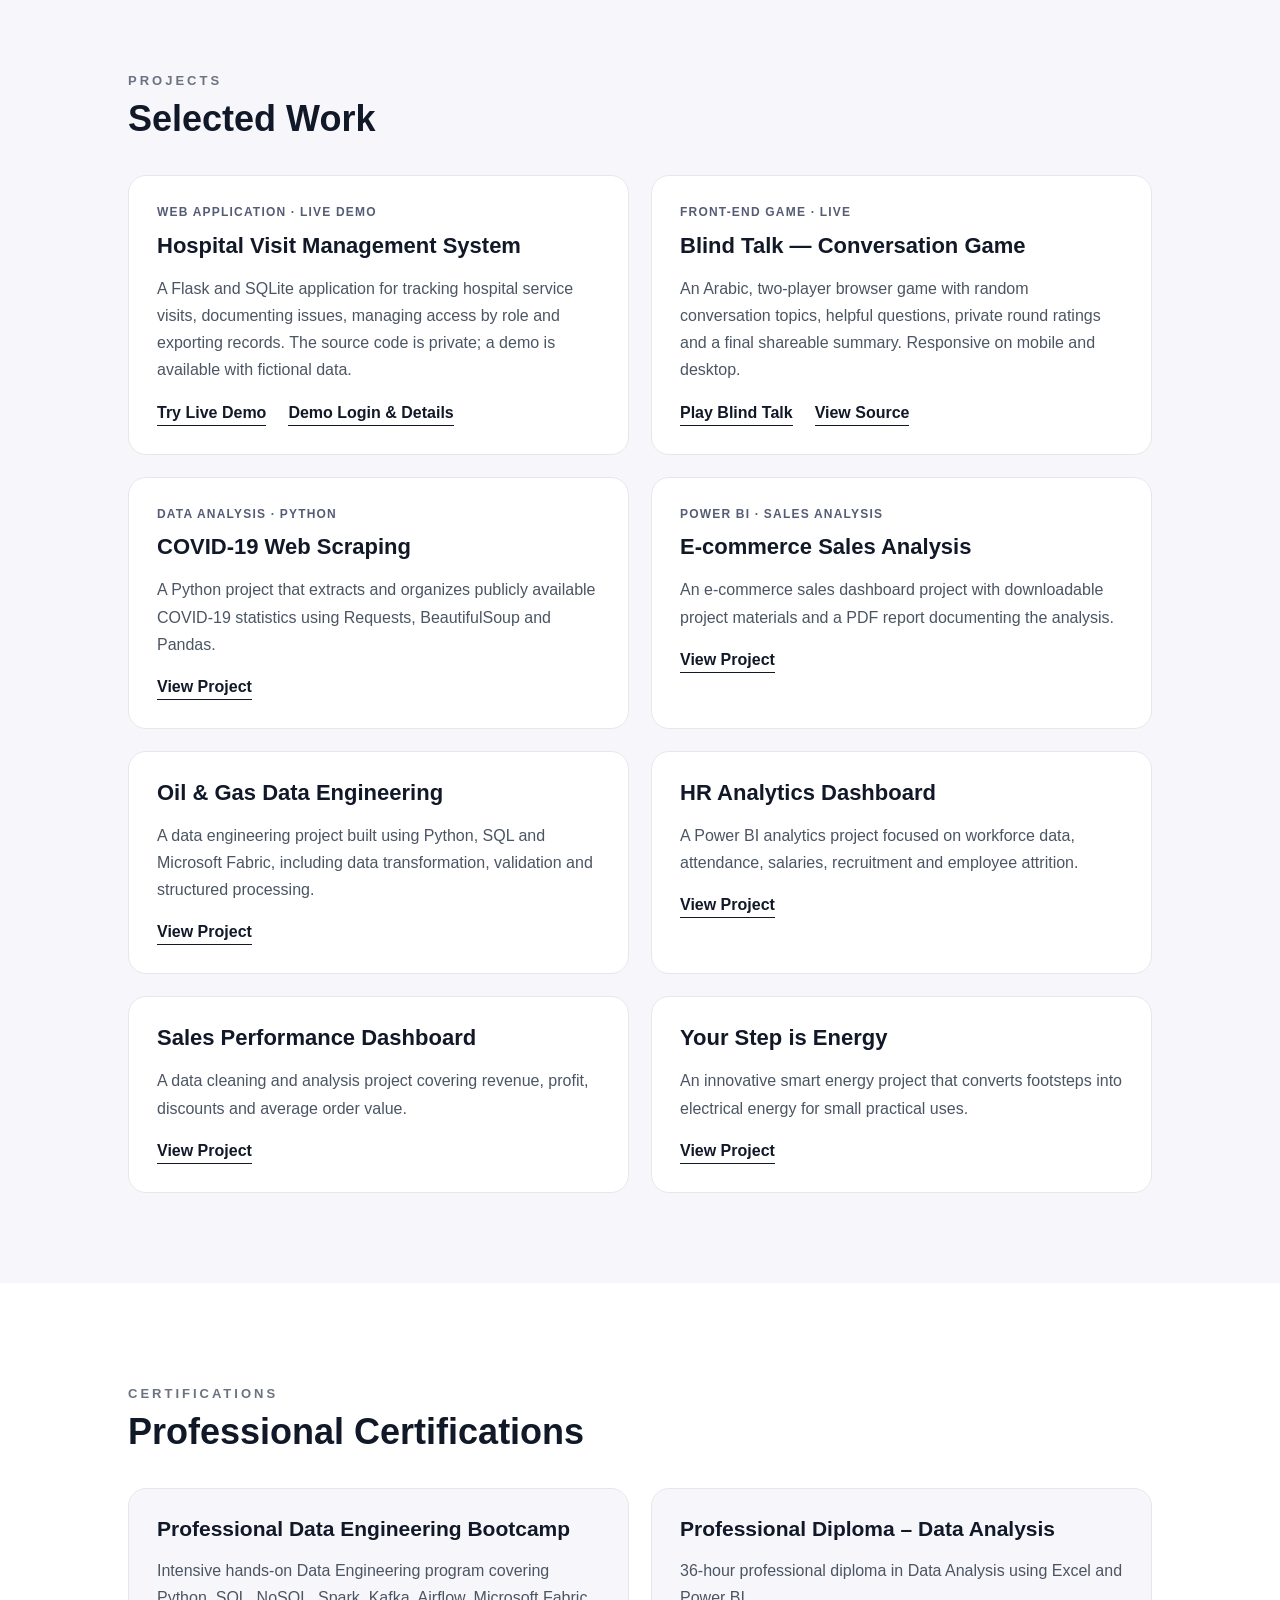
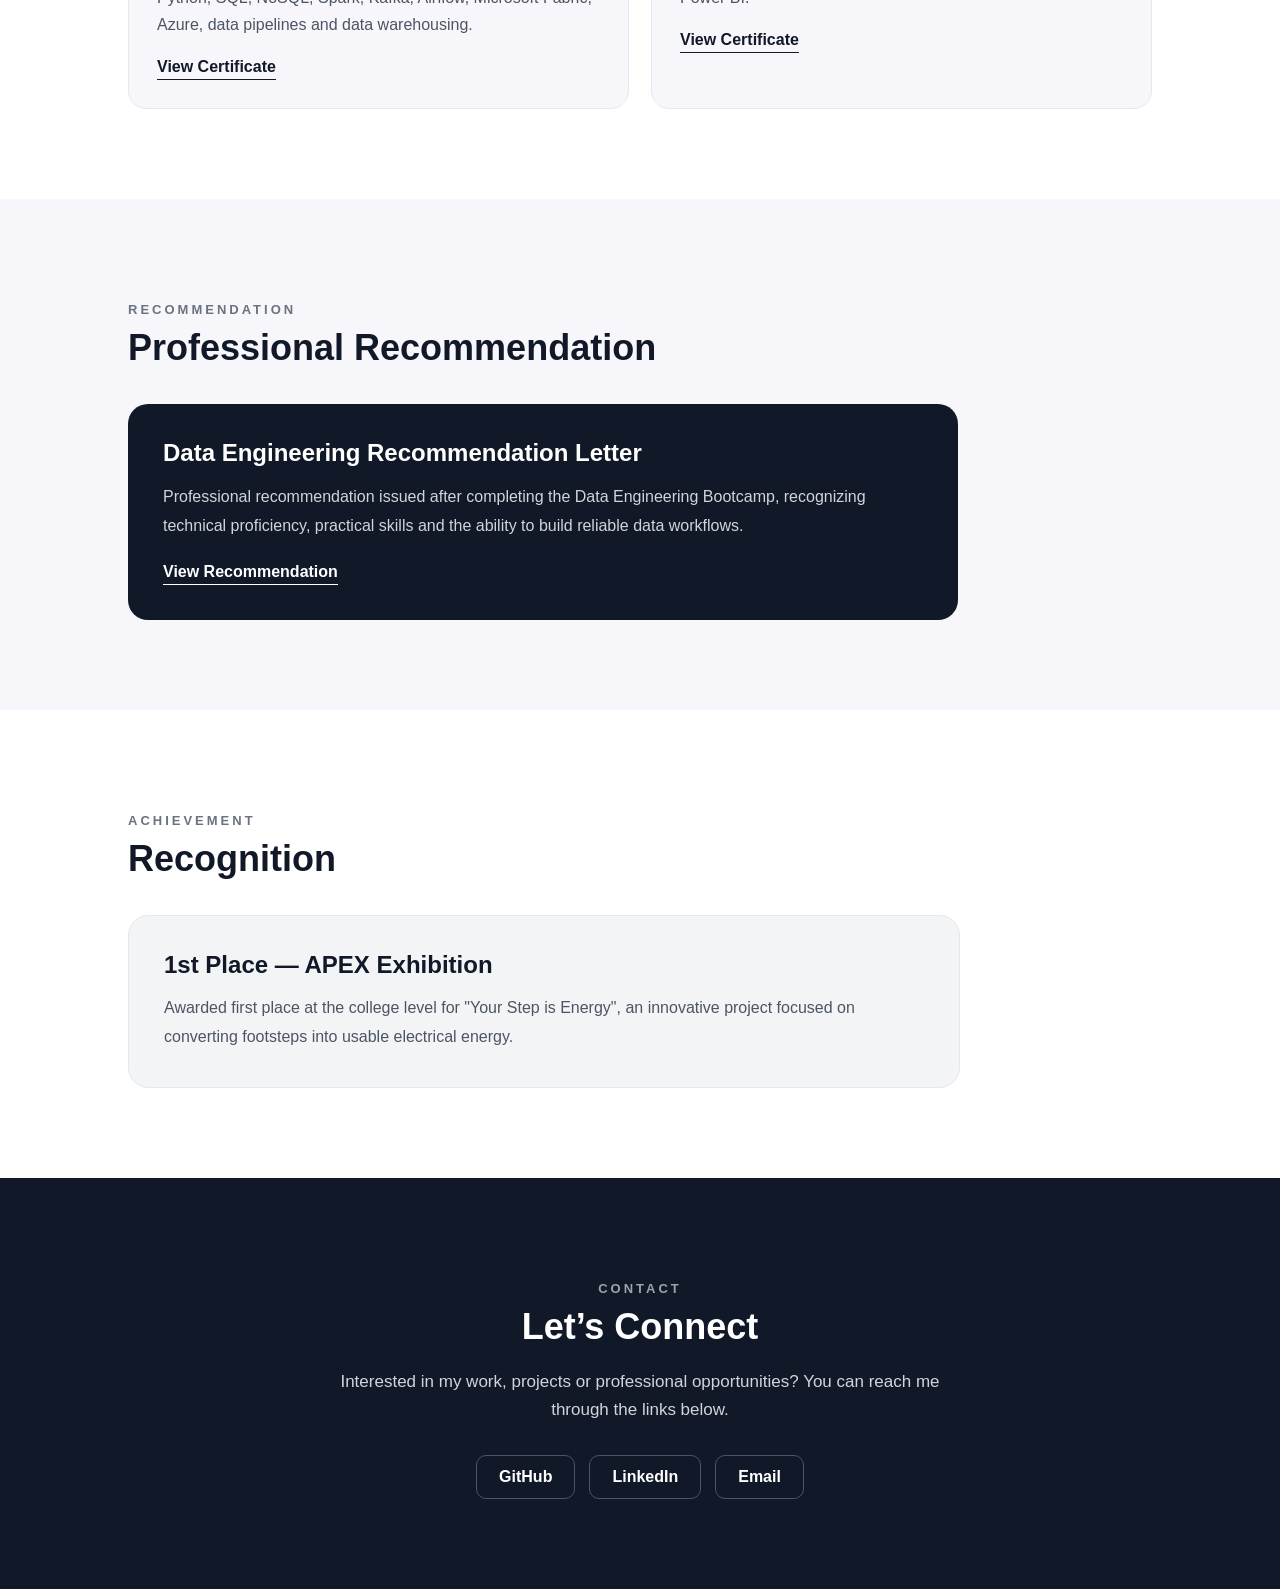
==== commit 3905c236: "Add Arabic/English language controls to published portfolio homepage" ====
--- a/index.html
+++ b/index.html
@@ -8,12 +8,25 @@
     <title>Sara | Portfolio</title>
 
     <link rel="stylesheet" href="style.css">
+    <script src="language.js" defer></script>
 </head>
 
 <body>
 
+    <!-- Language selector -->
+    <header class="portfolio-header">
+        <a class="portfolio-wordmark" href="#top" aria-label="Sara portfolio home">Sara.</a>
+        <div class="language-controls">
+            <span class="language-label">Language / اللغة</span>
+            <div class="language-switch" role="group" aria-label="Select website language / اختر لغة الموقع">
+                <button class="language-option is-active" type="button" data-language="en" lang="en" aria-pressed="true">English</button>
+                <button class="language-option" type="button" data-language="ar" lang="ar" aria-pressed="false">العربية</button>
+            </div>
+        </div>
+    </header>
+
     <!-- Hero Section -->
-    <section class="hero">
+    <section class="hero" id="top">
 
         <div class="hero-text">
 
--- a/style.css
+++ b/style.css
@@ -3,6 +3,76 @@
     font-family: Arial, sans-serif;
     background-color: #f7f7fb;
     color: #111827;
+}
+
+/* Bilingual language switcher */
+.portfolio-header {
+    min-height: 76px;
+    padding: 16px 10%;
+    display: flex;
+    justify-content: space-between;
+    align-items: center;
+    gap: 18px;
+    background: #fff;
+    border-bottom: 1px solid #e5e7eb;
+}
+.portfolio-wordmark {
+    color: #111827;
+    font-weight: 800;
+    font-size: 21px;
+    text-decoration: none;
+    letter-spacing: -0.4px;
+}
+.language-controls {
+    display: flex;
+    align-items: center;
+    gap: 12px;
+}
+.language-label {
+    font-size: 13px;
+    color: #6b7280;
+}
+.language-switch {
+    display: inline-flex;
+    direction: ltr;
+    padding: 4px;
+    gap: 3px;
+    border: 1px solid #d1d5db;
+    border-radius: 13px;
+    background: #f3f4f6;
+}
+.language-option {
+    padding: 9px 14px;
+    border: none;
+    border-radius: 9px;
+    color: #4b5563;
+    background: transparent;
+    font: 600 14px Arial, sans-serif;
+    cursor: pointer;
+}
+.language-option.is-active {
+    background: #111827;
+    color: #fff;
+}
+.language-option:focus-visible {
+    outline: 3px solid #4669e8;
+    outline-offset: 2px;
+}
+.hero { min-height: calc(100vh - 76px); }
+[dir="rtl"] .intro,
+[dir="rtl"] .section-label,
+[dir="rtl"] .project-category {
+    letter-spacing: 0;
+}
+[dir="rtl"] .hero-text { text-align: right; }
+[dir="rtl"] .hero-buttons { justify-content: flex-start; }
+
+@media (max-width: 600px) {
+    .portfolio-header { padding: 14px 6%; }
+    .language-label { display: none; }
+    .language-option { padding: 9px 11px; font-size: 13px; }
+    [dir="rtl"] .hero-text { text-align: center; }
+    [dir="rtl"] .hero-buttons { justify-content: center; }
 }
 
 /* Hero Section */
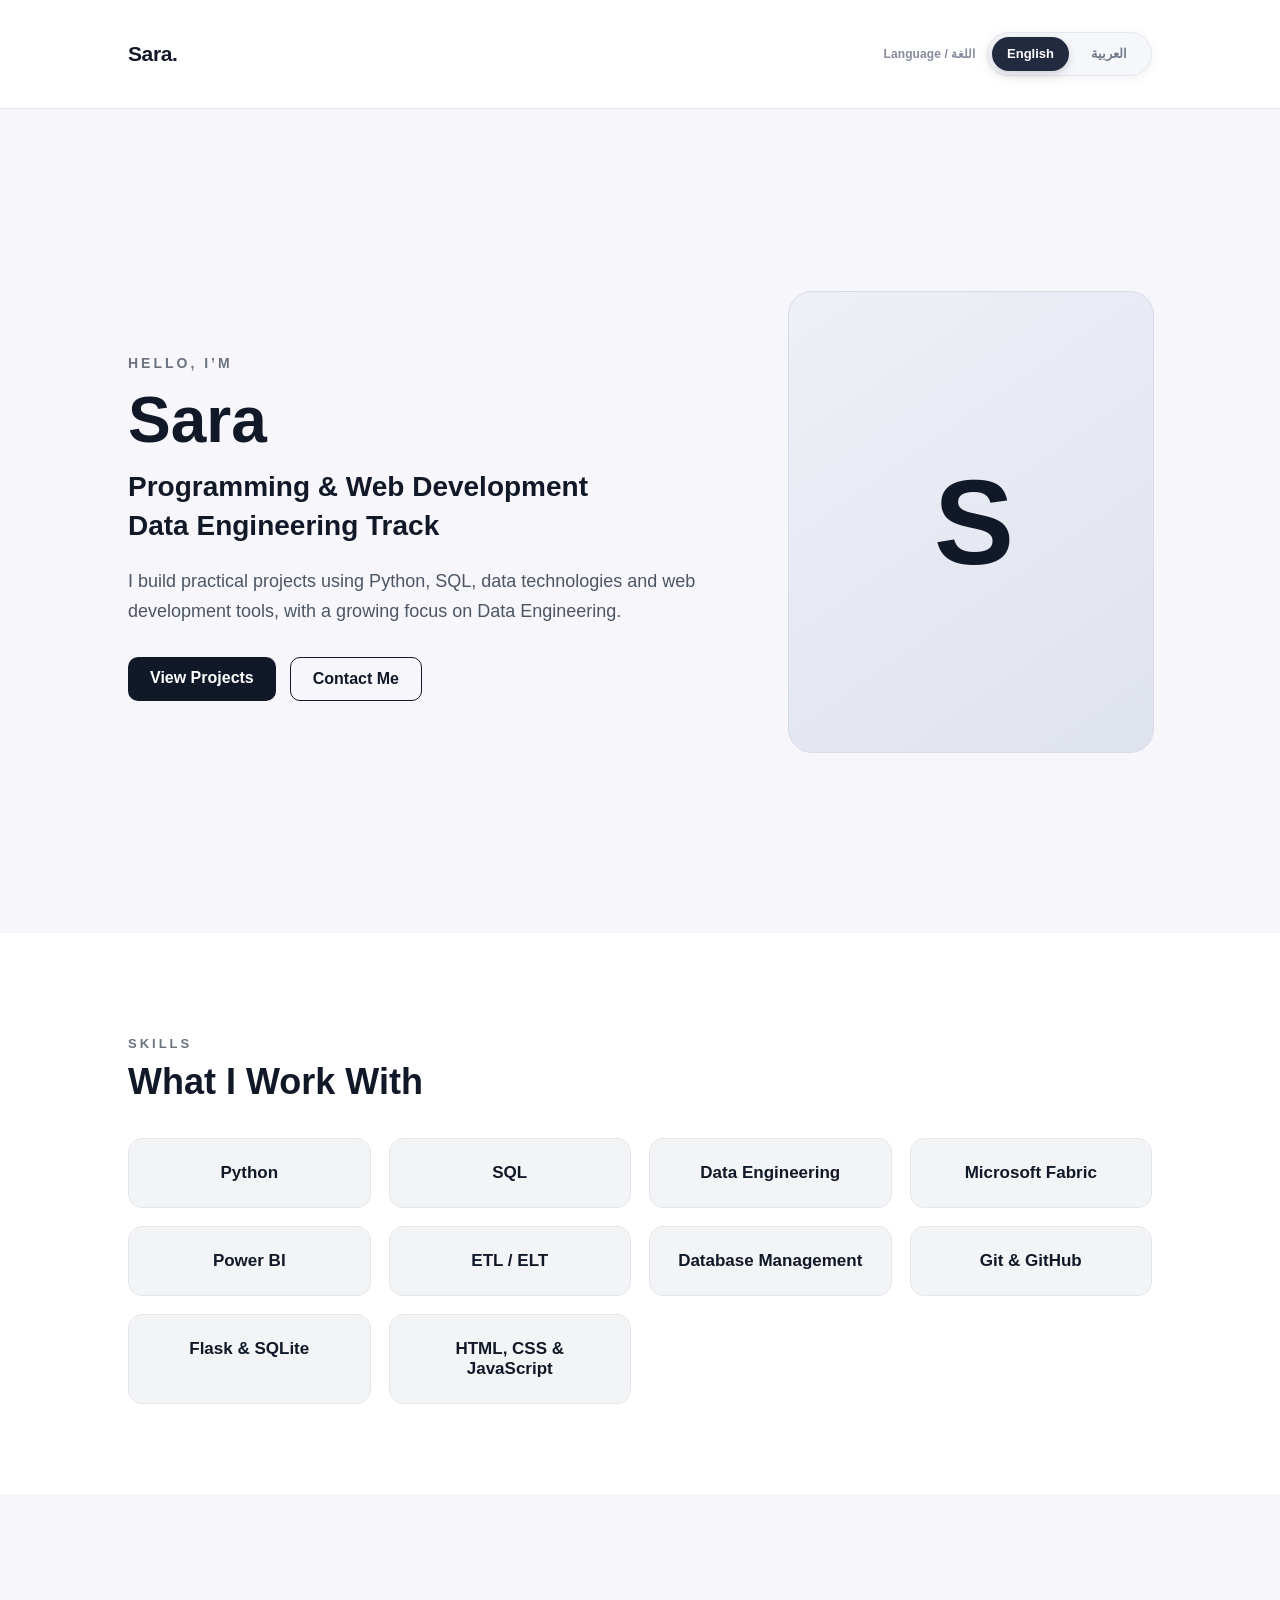
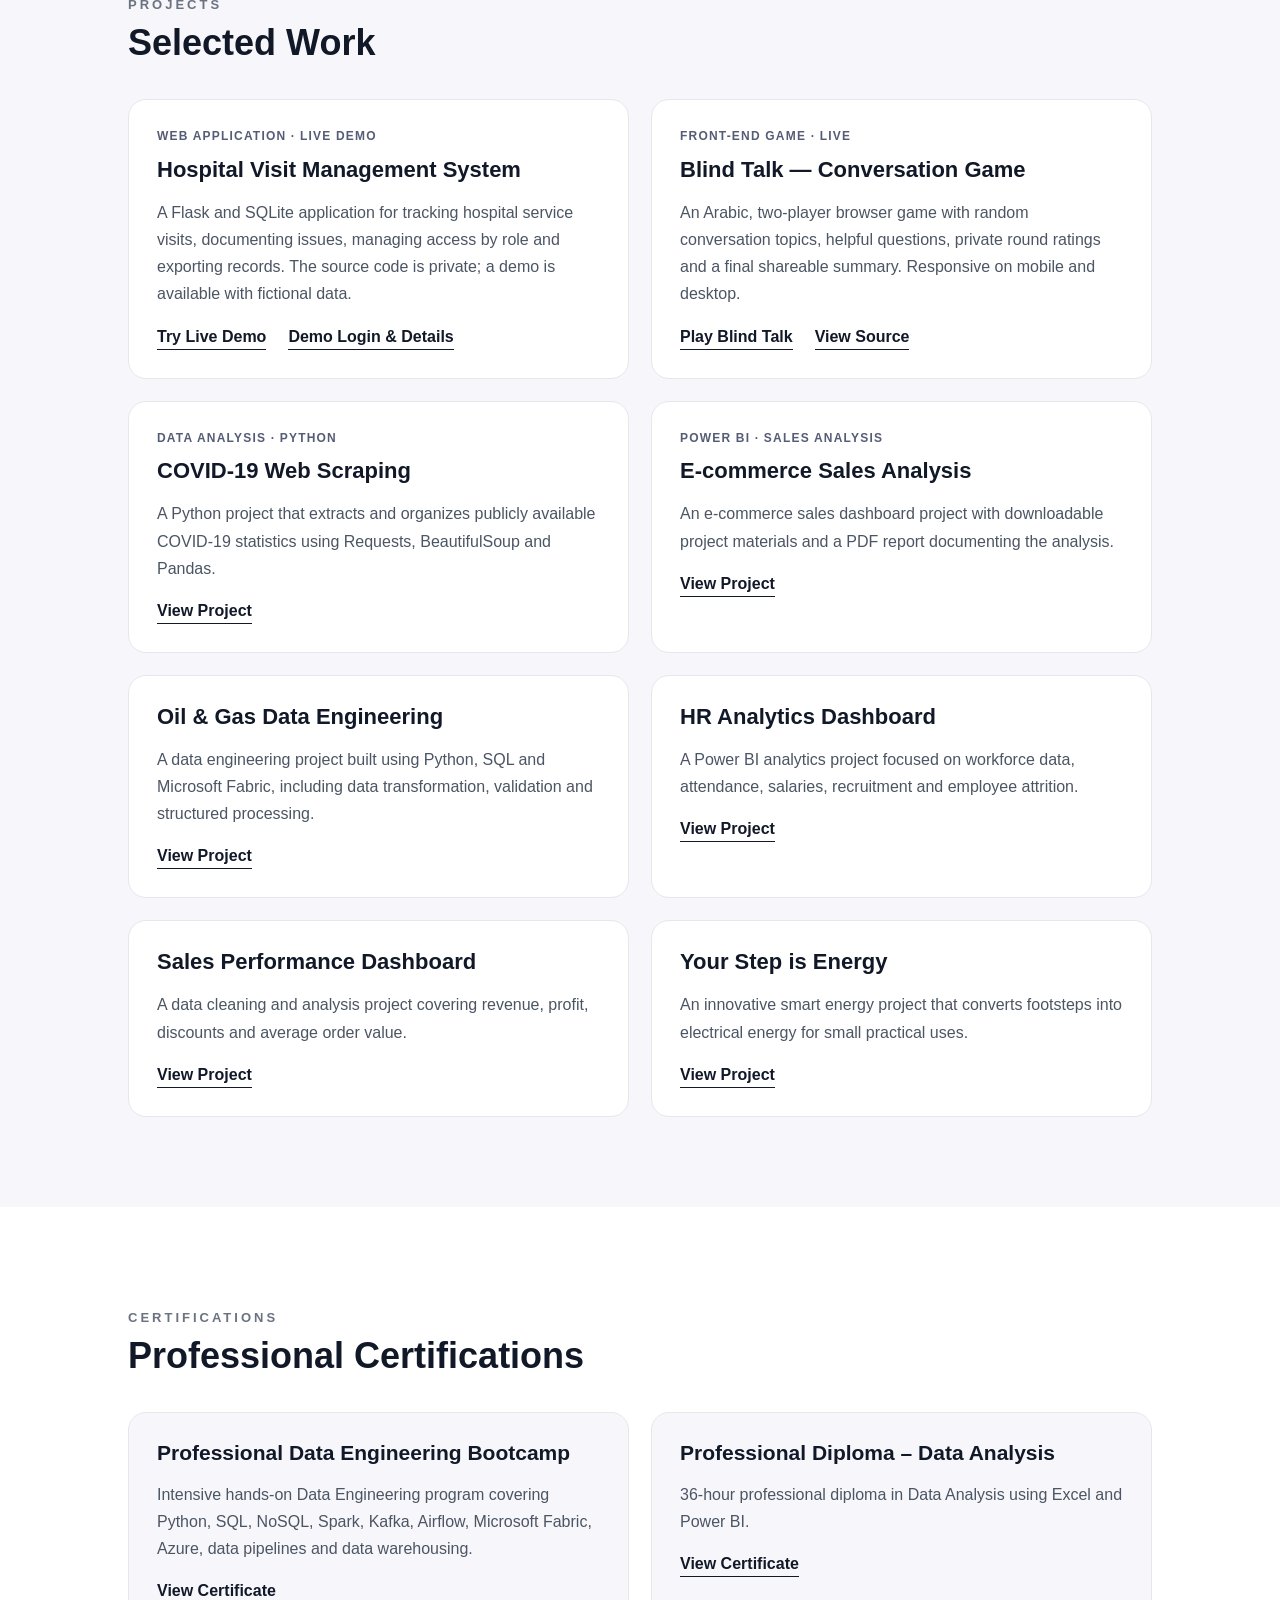
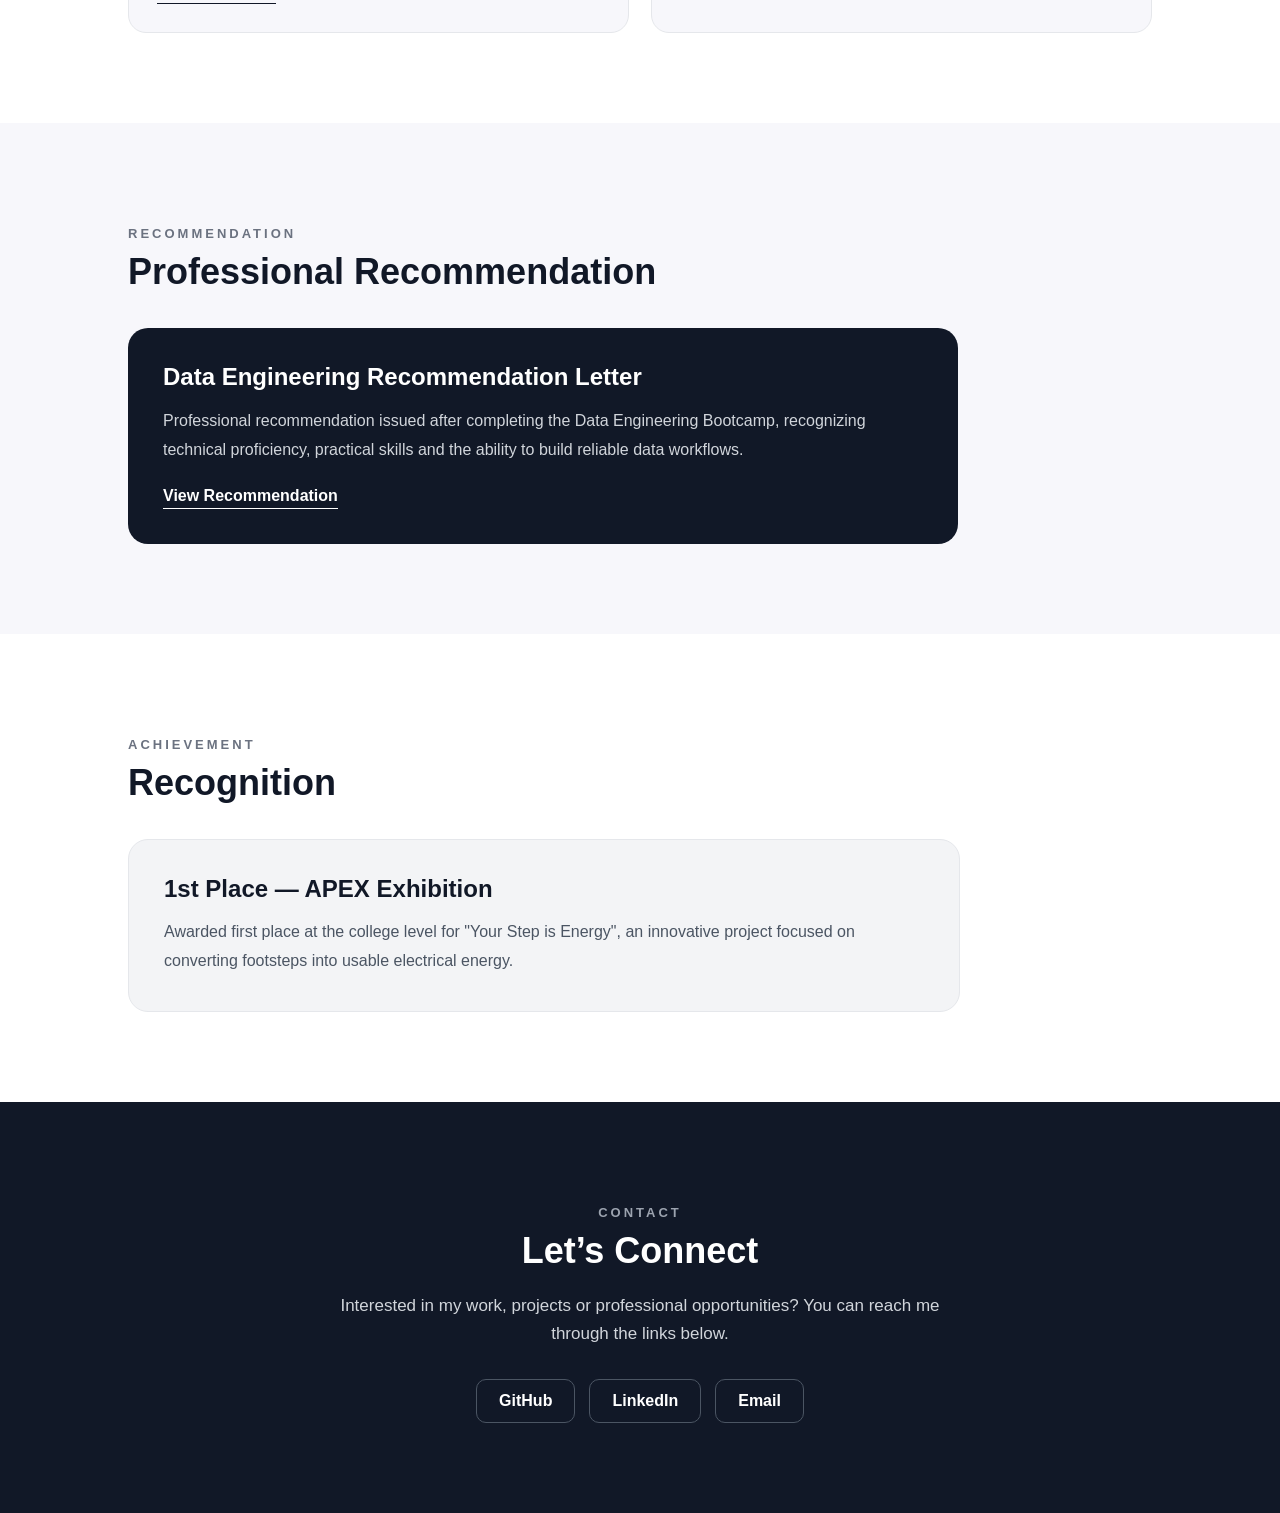
==== commit ceda15bc: "Prepare bilingual CV download button, hidden until the PDF is uploaded" ====
--- a/index.html
+++ b/index.html
@@ -53,6 +53,10 @@
 
                 <a href="#contact" class="btn secondary">
                     Contact Me
+                </a>
+
+                <a href="Sara_CV.pdf" class="btn cv-download-btn" id="cv-download" download="Sara_Ahmed_AlBakhitan_CV.pdf" type="application/pdf" hidden aria-label="Download CV as PDF">
+                    Download CV
                 </a>
 
             </div>
--- a/style.css
+++ b/style.css
@@ -29,36 +29,52 @@
     gap: 12px;
 }
 .language-label {
-    font-size: 13px;
-    color: #6b7280;
+    font-size: 12px;
+    font-weight: 600;
+    color: #858b9b;
+    letter-spacing: .01em;
 }
 .language-switch {
     display: inline-flex;
+    align-items: center;
     direction: ltr;
+    gap: 2px;
     padding: 4px;
-    gap: 3px;
-    border: 1px solid #d1d5db;
-    border-radius: 13px;
-    background: #f3f4f6;
+    border: 1px solid #e4e7ee;
+    border-radius: 999px;
+    background: #f6f7fb;
+    box-shadow: 0 2px 12px rgba(17, 24, 39, .06);
 }
 .language-option {
-    padding: 9px 14px;
-    border: none;
-    border-radius: 9px;
-    color: #4b5563;
+    min-width: 76px;
+    padding: 8px 15px;
+    border: 0;
+    border-radius: 999px;
     background: transparent;
-    font: 600 14px Arial, sans-serif;
+    color: #737b8c;
+    font-family: Arial, sans-serif;
+    font-size: 13px;
+    font-weight: 600;
+    line-height: 1.4;
     cursor: pointer;
+    transition: background-color .2s ease, color .2s ease, box-shadow .2s ease, transform .2s ease;
+}
+.language-option:hover:not(.is-active) {
+    color: #111827;
+    background: #e9ebf3;
 }
 .language-option.is-active {
-    background: #111827;
+    background: #222a40;
     color: #fff;
+    box-shadow: 0 3px 9px rgba(28, 36, 54, .18);
 }
 .language-option:focus-visible {
-    outline: 3px solid #4669e8;
+    outline: 2px solid #4669e8;
     outline-offset: 2px;
 }
-.hero { min-height: calc(100vh - 76px); }
+@media (prefers-reduced-motion: reduce) {
+    .language-option { transition: none; }
+}
 [dir="rtl"] .intro,
 [dir="rtl"] .section-label,
 [dir="rtl"] .project-category {
@@ -70,14 +86,14 @@
 @media (max-width: 600px) {
     .portfolio-header { padding: 14px 6%; }
     .language-label { display: none; }
-    .language-option { padding: 9px 11px; font-size: 13px; }
+    .language-option { min-width: 66px; padding: 8px 10px; font-size: 12px; }
     [dir="rtl"] .hero-text { text-align: center; }
     [dir="rtl"] .hero-buttons { justify-content: center; }
 }
 
 /* Hero Section */
 .hero {
-    min-height: 100vh;
+    min-height: calc(100vh - 76px);
     display: flex;
     align-items: center;
     justify-content: space-between;
